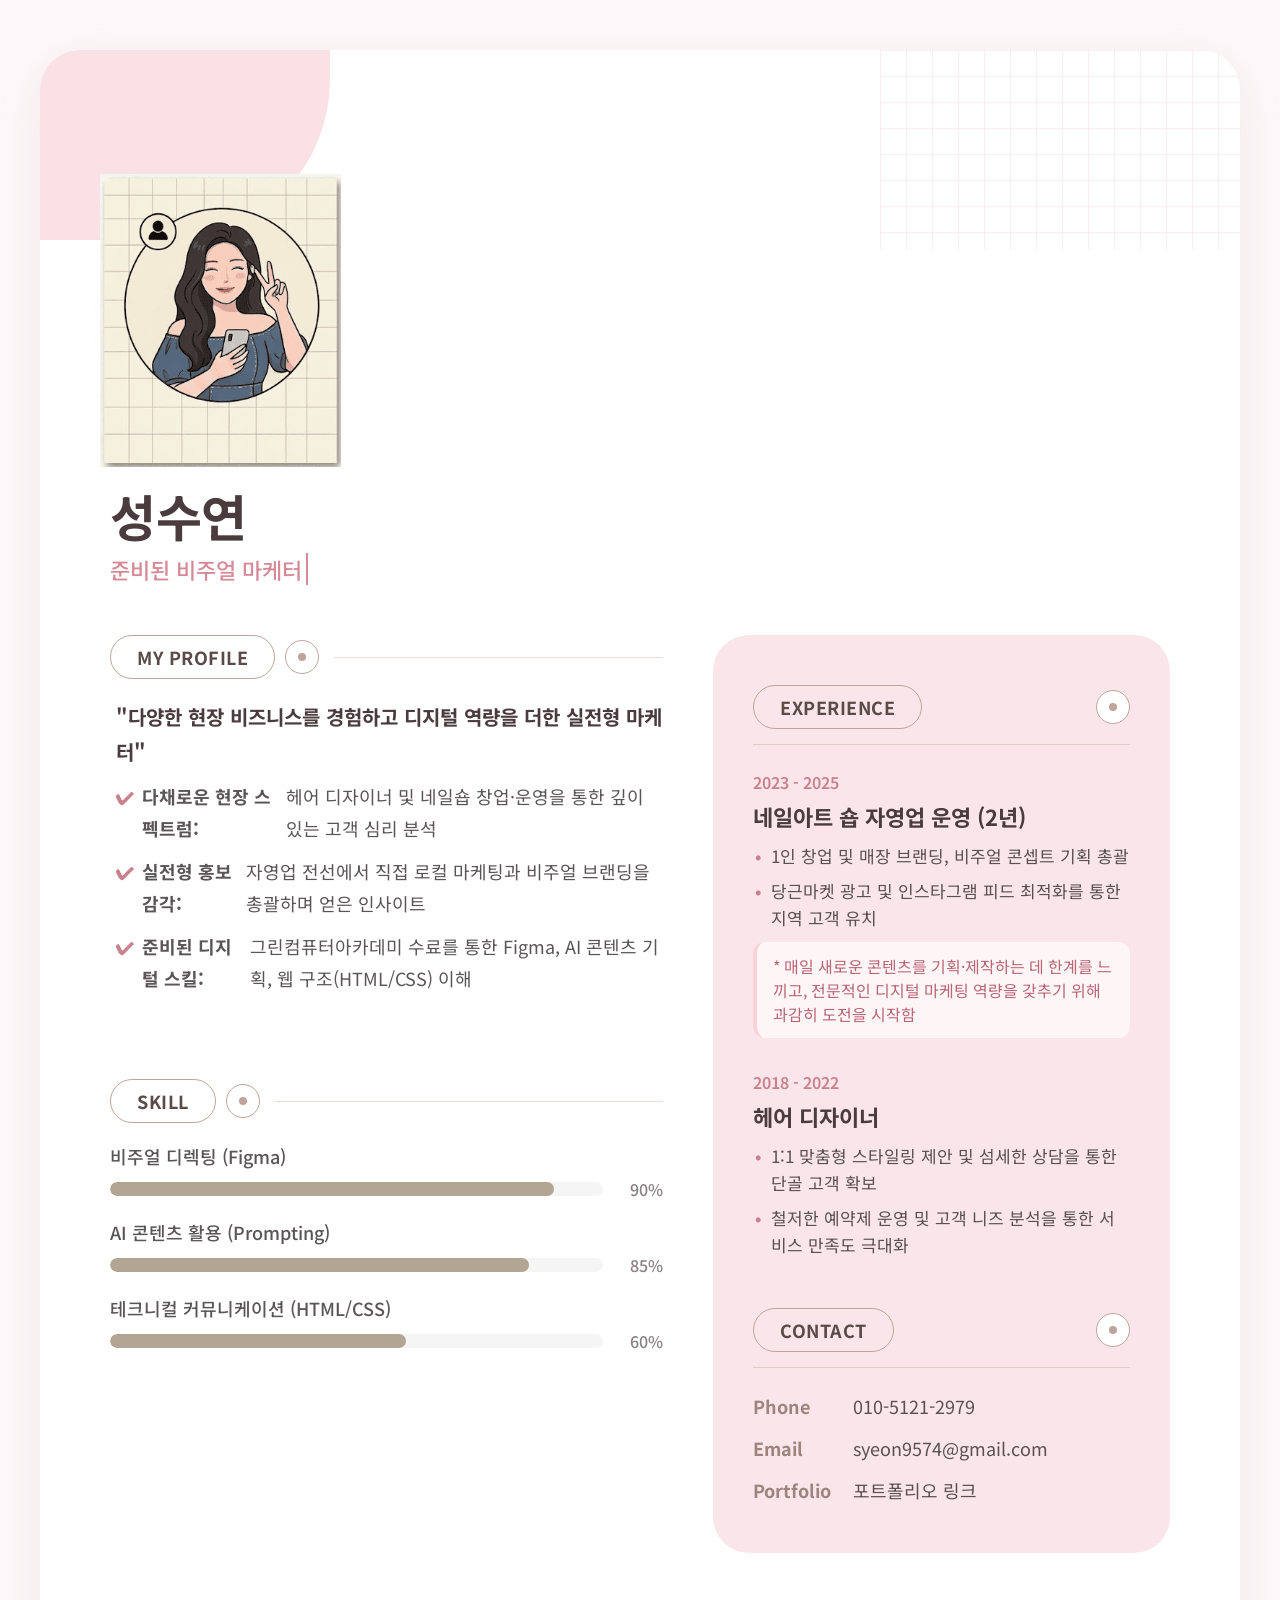
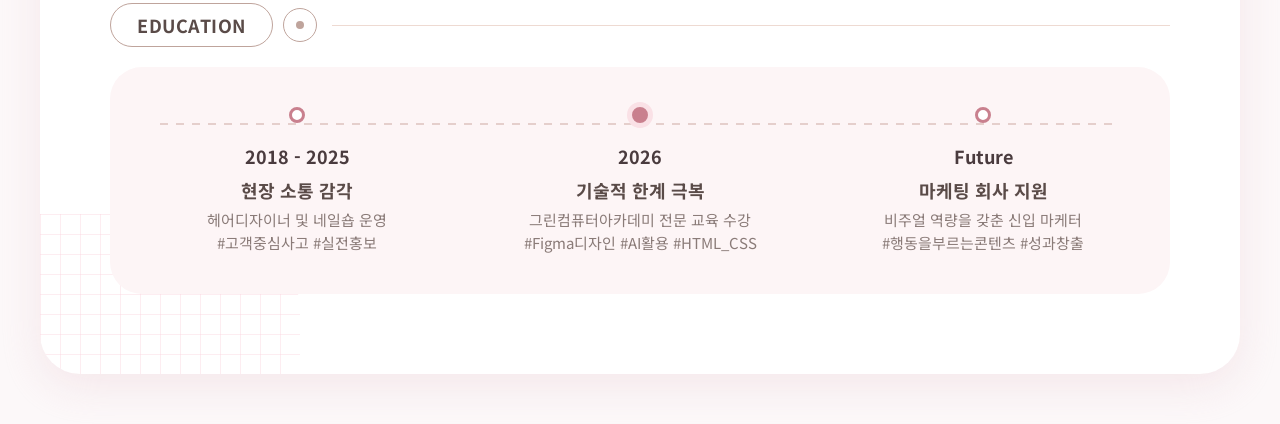
==== index.html @ 1fe67ff1 "Add files via upload" ====
<!DOCTYPE html>
<html lang="ko">

<head>
    <meta charset="UTF-8">
    <meta name="viewport" content="width=device-width, initial-scale=1.0">
    <title>인포그래픽 이력서</title>
    <link rel="preconnect" href="https://fonts.googleapis.com">
    <link rel="preconnect" href="https://fonts.gstatic.com" crossorigin>
    <link href="https://fonts.googleapis.com/css2?family=Noto+Sans+KR:wght@300;400;500;700&display=swap"
        rel="stylesheet">
    <link rel="stylesheet" href="style (2).css">
</head>

<body>

    <div class="resume-container">
        <div class="deco-top-left"></div>
        <div class="deco-grid"></div>
        <div class="deco-bottom-left"></div>

        <header class="resume-header">
            <div class="left-header">
                <div class="profile-image-container">
                    <img src="img/img.png" alt="프로필 사진">
                </div>
                <div class="name-title">
                    <h1>성수연</h1>
                    <p class="typing-effect">준비된 비주얼 마케터</p>
                </div>
            </div>
        </header>

        <main class="resume-body">

            <div class="left-column">

                <section>
                    <div class="section-label-container">
                        <div class="section-label">MY PROFILE</div>
                        <div class="section-icon-circle">
                            <div class="section-icon-inner"></div>
                        </div>
                    </div>
                    <div class="section-content">
                        <p style="margin-bottom: 12px; font-weight: 700; color: #4a3b3e; font-size: 20px;">
                            "다양한 현장 비즈니스를 경험하고 디지털 역량을 더한 실전형 마케터"
                        </p>
                        <p class="profile-point">
                            <span class="check-icon">✔</span> <strong>다채로운 현장 스펙트럼:</strong> 헤어 디자이너 및 네일숍 창업·운영을 통한 깊이
                            있는 고객 심리 분석
                        </p>
                        <p class="profile-point">
                            <span class="check-icon">✔</span> <strong>실전형 홍보 감각:</strong> 자영업 전선에서 직접 로컬 마케팅과 비주얼 브랜딩을
                            총괄하며 얻은 인사이트
                        </p>
                        <p class="profile-point" style="margin-bottom: 0;">
                            <span class="check-icon">✔</span> <strong>준비된 디지털 스킬:</strong> 그린컴퓨터아카데미 수료를 통한 Figma, AI
                            콘텐츠 기획, 웹 구조(HTML/CSS) 이해
                        </p>
                    </div>
                </section>

                <section>
                    <div class="section-label-container">
                        <div class="section-label">SKILL</div>
                        <div class="section-icon-circle">
                            <div class="section-icon-inner"></div>
                        </div>
                    </div>
                    <div class="skill-list">
                        <div class="skill-item">
                            <div class="skill-meta"><span class="skill-name">비주얼 디렉팅 (Figma)</span></div>
                            <div class="skill-bar-wrapper">
                                <div class="skill-progress-bg">
                                    <div class="skill-progress-fill fill-figma"></div>
                                </div>
                                <span class="skill-percent">90%</span>
                            </div>
                        </div>
                        <div class="skill-item">
                            <div class="skill-meta"><span class="skill-name">AI 콘텐츠 활용 (Prompting)</span></div>
                            <div class="skill-bar-wrapper">
                                <div class="skill-progress-bg">
                                    <div class="skill-progress-fill fill-prompt"></div>
                                </div>
                                <span class="skill-percent">85%</span>
                            </div>
                        </div>
                        <div class="skill-item">
                            <div class="skill-meta"><span class="skill-name">테크니컬 커뮤니케이션 (HTML/CSS)</span></div>
                            <div class="skill-bar-wrapper">
                                <div class="skill-progress-bg">
                                    <div class="skill-progress-fill fill-web"></div>
                                </div>
                                <span class="skill-percent">60%</span>
                            </div>
                        </div>
                    </div>
                </section>

            </div>

            <div class="right-column">

                <div class="right-column-section">
                    <div class="right-label-container">
                        <div class="section-label">EXPERIENCE</div>
                        <div class="section-icon-circle">
                            <div class="section-icon-inner"></div>
                        </div>
                    </div>
                    <div class="exp-list">
                        <div class="exp-item">
                            <span class="exp-period">2023 - 2025</span>
                            <h3 class="exp-title">네일아트 숍 자영업 운영 (2년)</h3>
                            <ul class="exp-details">
                                <li>1인 창업 및 매장 브랜딩, 비주얼 콘셉트 기획 총괄</li>
                                <li>당근마켓 광고 및 인스타그램 피드 최적화를 통한 지역 고객 유치</li>
                            </ul>
                            <p class="exp-turning-point">* 매일 새로운 콘텐츠를 기획·제작하는 데 한계를 느끼고, 전문적인 디지털 마케팅 역량을 갖추기 위해 과감히
                                도전을 시작함</p>
                        </div>

                        <div class="exp-item">
                            <span class="exp-period">2018 - 2022</span>
                            <h3 class="exp-title">헤어 디자이너</h3>
                            <ul class="exp-details">
                                <li>1:1 맞춤형 스타일링 제안 및 섬세한 상담을 통한 단골 고객 확보</li>
                                <li>철저한 예약제 운영 및 고객 니즈 분석을 통한 서비스 만족도 극대화</li>
                            </ul>
                        </div>
                    </div>
                </div>

                <div class="right-column-section">
                    <div class="right-label-container">
                        <div class="section-label">CONTACT</div>
                        <div class="section-icon-circle">
                            <div class="section-icon-inner"></div>
                        </div>
                    </div>
                    <div class="contact-list">
                        <div class="contact-row">
                            <span class="contact-type">Phone</span>
                            <span>010-5121-2979</span>
                        </div>
                        <div class="contact-row">
                            <span class="contact-type">Email</span>
                            <span>syeon9574@gmail.com</span>
                        </div>
                        <div class="contact-row">
                            <span class="contact-type">Portfolio</span>
                            <span>포트폴리오 링크</span>
                        </div>
                    </div>
                </div>

            </div>

        </main>

        <footer class="resume-footer">
            <div class="section-label-container">
                <div class="section-label">EDUCATION</div>
                <div class="section-icon-circle">
                    <div class="section-icon-inner"></div>
                </div>
            </div>

            <div class="timeline-box">
                <div class="timeline-axis"></div>
                <div class="timeline-nodes">
                    <div class="timeline-node">
                        <div class="timeline-dot"></div>
                        <span class="timeline-year">2018 - 2025</span>
                        <div class="timeline-text">
                            <h4>현장 소통 감각</h4>
                            <p>헤어디자이너 및 네일숍 운영<br>#고객중심사고 #실전홍보</p>
                        </div>
                    </div>
                    <div class="timeline-node active">
                        <div class="timeline-dot"></div>
                        <span class="timeline-year">2026</span>
                        <div class="timeline-text">
                            <h4>기술적 한계 극복</h4>
                            <p>그린컴퓨터아카데미 전문 교육 수강<br>#Figma디자인 #AI활용 #HTML_CSS</p>
                        </div>
                    </div>
                    <div class="timeline-node">
                        <div class="timeline-dot"></div>
                        <span class="timeline-year">Future</span>
                        <div class="timeline-text">
                            <h4>마케팅 회사 지원</h4>
                            <p>비주얼 역량을 갖춘 신입 마케터<br>#행동을부르는콘텐츠 #성과창출</p>
                        </div>
                    </div>
                </div>
            </div>
        </footer>
    </div>

</body>

</html>
---- style (2).css ----
* {
    box-sizing: border-box;
    margin: 0;
    padding: 0;
}

body {
    background-color: #fcf8f9;
    font-family: 'Noto Sans KR', sans-serif;
    color: #4a4a4a;
    display: flex;
    justify-content: center;
    padding: 50px 20px;
}

/* 이력서 전체 도화지 컨테이너 */
.resume-container {
    background-color: #ffffff;
    width: 1200px;
    min-height: 1600px;
    padding: 80px 70px;
    border-radius: 40px;
    box-shadow: 0 12px 40px rgba(240, 220, 225, 0.6);
    display: flex;
    flex-direction: column;
    position: relative;
    overflow: hidden;
}

/* 파스텔 핑크 데코레이션 요소 그래픽 구현 */
.deco-top-left {
    position: absolute;
    top: -50px;
    left: -50px;
    width: 340px;
    height: 240px;
    background-color: #fae1e6;
    border-radius: 0 0 160px 0;
    z-index: 1;
}

.deco-grid {
    position: absolute;
    top: 0;
    right: 0;
    width: 360px;
    height: 200px;
    background-image:
        linear-gradient(to right, rgba(250, 210, 220, 0.4) 1px, transparent 1px),
        linear-gradient(to bottom, rgba(250, 210, 220, 0.4) 1px, transparent 1px);
    background-size: 26px 26px;
    z-index: 1;
}

.deco-bottom-left {
    position: absolute;
    bottom: 0;
    left: 0;
    width: 260px;
    height: 160px;
    background-image:
        linear-gradient(to right, rgba(250, 210, 220, 0.4) 1px, transparent 1px),
        linear-gradient(to bottom, rgba(250, 210, 220, 0.4) 1px, transparent 1px);
    background-size: 20px 20px;
    border-radius: 0 100px 0 0;
    z-index: 1;
}

/* 메인 상단 레이아웃 */
.resume-header {
    display: flex;
    margin-bottom: 50px;
    position: relative;
    z-index: 2;
}

.left-header {
    width: 55%;
    display: flex;
    flex-direction: column;
    justify-content: flex-end;
    padding-top: 80px;
}

.profile-image-container {
    width: 220px;
    height: 220px;
    border-radius: 50%;
    border: 8px solid #fcd2d9;
    background-color: #fff5f6;
    display: flex;
    justify-content: center;
    align-items: center;
    margin-bottom: 55px;
    box-shadow: 0 6px 15px rgba(250, 210, 220, 0.5);
    font-size: 17px;
    color: #cb8592;
    font-weight: 500;
}

.name-title h1 {
    font-size: 50px;
    color: #4a3b3e;
    font-weight: 700;
    letter-spacing: -0.5px;
    line-height: 1.2;
}

.name-title p {
    font-size: 22px;
    color: #d68a99;
    font-weight: 500;
    margin-top: 8px;
}

/* 메인 콘텐츠 구조 */
.resume-body {
    display: flex;
    flex: 1;
    gap: 50px;
    position: relative;
    z-index: 2;
}

/* 좌측 컬럼 */
.left-column {
    width: 55%;
    display: flex;
    flex-direction: column;
    gap: 85px;
}

/* 템플릿의 둥근 테두리 제목 라벨 완벽 모사 */
.section-label-container {
    display: flex;
    align-items: center;
    margin-bottom: 20px;
    position: relative;
}

.section-label-container::after {
    content: '';
    flex: 1;
    height: 1px;
    background-color: #eedad2;
    margin-left: 15px;
}

.section-label {
    border: 1.5px solid #bfa49c;
    border-radius: 24px;
    padding: 8px 26px;
    font-size: 18px;
    font-weight: 700;
    color: #5a4b48;
    letter-spacing: 0.5px;
    background-color: #ffffff;
    display: inline-block;
}

.section-icon-circle {
    width: 34px;
    height: 34px;
    border: 1.5px solid #bfa49c;
    border-radius: 50%;
    display: flex;
    justify-content: center;
    align-items: center;
    margin-left: 10px;
    background-color: #ffffff;
}

.section-icon-inner {
    width: 8px;
    height: 8px;
    background-color: #bfa49c;
    border-radius: 50%;
}

/* 섹션 본문 텍스트 */
.section-content {
    padding-left: 6px;
}

.section-content p {
    font-size: 18px;
    line-height: 1.75;
    color: #5a5556;
}

/* SKILL 게이지 바 조절 슬롯 */
.skill-list {
    display: flex;
    flex-direction: column;
    gap: 18px;
}

.skill-item {
    display: flex;
    flex-direction: column;
    gap: 8px;
}

.skill-meta {
    display: flex;
    justify-content: space-between;
    align-items: center;
}

.skill-name {
    font-size: 18px;
    font-weight: 500;
    color: #5a5556;
}

.skill-bar-wrapper {
    display: flex;
    align-items: center;
    gap: 20px;
}

.skill-progress-bg {
    flex: 1;
    height: 14px;
    background-color: #f5f5f5;
    border-radius: 10px;
    overflow: hidden;
}

.skill-progress-fill {
    height: 100%;
    background-color: #b3a594;
    border-radius: 10px;
}

.skill-percent {
    font-size: 16px;
    font-weight: 500;
    color: #8a8082;
    width: 40px;
    text-align: right;
}

/* 우측 컬럼 (파스텔 핑크 카드 배경 통 슬롯) */
.right-column {
    width: 45%;
    background-color: #fae6ea;
    border-radius: 36px;
    padding: 50px 40px;
    display: flex;
    flex-direction: column;
    gap: 50px;
    align-self: flex-start;
    transition: all 0.4s cubic-bezier(0.25, 0.46, 0.45, 0.94);
}

/* 카드 내부 라벨 바 가로 라인 */
.right-label-container {
    display: flex;
    align-items: center;
    justify-content: space-between;
    margin-bottom: 25px;
    border-bottom: 1.5px solid rgba(191, 164, 156, 0.4);
    padding-bottom: 15px;
}

.right-label-container .section-label {
    border-color: #bfa49c;
    background-color: #fae6ea;
}

.right-column-section {
    display: flex;
    flex-direction: column;
}

/* 경력 사항 리스트 */
.exp-list {
    display: flex;
    flex-direction: column;
    gap: 32px;
}

.exp-item {
    display: flex;
    flex-direction: column;
}

.exp-period {
    font-size: 16px;
    font-weight: 600;
    color: #c9808e;
    margin-bottom: 6px;
}

.exp-title {
    font-size: 22px;
    font-weight: 700;
    color: #4a3b3e;
    margin-bottom: 10px;
}

.exp-details {
    list-style: none;
    display: flex;
    flex-direction: column;
    gap: 8px;
}

.exp-details li {
    font-size: 17px;
    line-height: 1.6;
    color: #5a5052;
    position: relative;
    padding-left: 18px;
}

.exp-details li::before {
    content: '•';
    position: absolute;
    left: 2px;
    color: #c9808e;
    font-weight: bold;
}

/* 터닝 포인트 말풍선 */
.exp-turning-point {
    margin-top: 10px;
    font-size: 16px;
    line-height: 1.5;
    color: #ba6676;
    background-color: rgba(255, 255, 255, 0.6);
    padding: 12px 16px;
    border-radius: 12px;
    border-left: 4px solid #fcd2d9;
}

/* 연락처 레이아웃 */
.contact-list {
    display: flex;
    flex-direction: column;
    gap: 16px;
}

.contact-row {
    display: flex;
    align-items: center;
    gap: 20px;
    font-size: 18px;
    color: #5a5052;
}

.contact-type {
    font-weight: 700;
    color: #9d847e;
    width: 80px;
}

/* 하단 EDUCATION 점선 타임라인 박스 */
.resume-footer {
    margin-top: 50px;
    position: relative;
    z-index: 2;
}

.timeline-box {
    background-color: #fdf5f6;
    border-radius: 32px;
    padding: 40px;
    margin-top: 20px;
    position: relative;
}

.timeline-axis {
    position: absolute;
    top: 56px;
    left: 50px;
    right: 50px;
    height: 1.5px;
    background: repeating-linear-gradient(90deg, #e5cfcc 0px, #e5cfcc 8px, transparent 8px, transparent 16px);
}

.timeline-nodes {
    display: flex;
    justify-content: space-between;
    position: relative;
    z-index: 2;
}

.timeline-node {
    width: 30%;
    text-align: center;
    display: flex;
    flex-direction: column;
    align-items: center;
    cursor: pointer;
    transition: all 0.3s ease;
}

.timeline-dot {
    width: 16px;
    height: 16px;
    background-color: #ffffff;
    border: 3px solid #c9808e;
    border-radius: 50%;
    margin-bottom: 20px;
}

.timeline-node.active .timeline-dot {
    background-color: #c9808e;
    box-shadow: 0 0 0 5px #fae1e6;
}

.timeline-year {
    font-size: 18px;
    font-weight: 700;
    color: #4a3b3e;
    margin-bottom: 8px;
}

.timeline-text h4 {
    font-size: 18px;
    color: #5a4b48;
    font-weight: 700;
    margin-bottom: 6px;
}

.timeline-text p {
    font-size: 15px;
    color: #8a7b78;
    line-height: 1.5;
}

/* --- MY PROFILE 포인트 형태 스타일 추가 --- */
.profile-point {
    font-size: 18px;
    line-height: 1.7;
    color: #5a5556;
    margin-bottom: 12px;
    display: flex;
    align-items: flex-start;
    gap: 8px;
}

.check-icon {
    color: #c9808e;
    font-weight: bold;
    flex-shrink: 0;
}

/* ===================================================
   여기서부터는 style.css 맨 아래에 통째로 붙여넣어 주세요
   =================================================== */

/* [인터랙션 1] 타이핑 및 커서 깜빡임 효과 */
.typing-effect {
    white-space: nowrap;
    overflow: hidden;
    border-right: 2px solid #d68a99;
    width: 0;
    animation: typing 2s steps(13) forwards, blink 0.6s step-end infinite;
}

@keyframes typing {
    from {
        width: 0;
    }

    to {
        width: 198px;
    }

    /* 글자 전체가 보이는 가로폭 */
}

@keyframes blink {

    from,
    to {
        border-color: transparent
    }

    50% {
        border-color: #d68a99;
    }
}

/* [인터랙션 2] 스킬바 차오르는 애니메이션 (초기 0에서 타깃 수치까지) */
.skill-progress-fill {
    width: 0;
}

.fill-figma {
    animation: fillFigma 1.5s cubic-bezier(0.1, 0.8, 0.2, 1) forwards;
}

.fill-prompt {
    animation: fillPrompt 1.5s cubic-bezier(0.1, 0.8, 0.2, 1) forwards;
}

.fill-web {
    animation: fillWeb 1.5s cubic-bezier(0.1, 0.8, 0.2, 1) forwards;
}

@keyframes fillFigma {
    to {
        width: 90%;
    }
}

@keyframes fillPrompt {
    to {
        width: 85%;
    }
}

@keyframes fillWeb {
    to {
        width: 60%;
    }
}

/* [인터랙션 3] 우측 큰 카드 마우스 오버 시 공중 부양 */
.right-column:hover {
    transform: translateY(-5px);
    box-shadow: 0 15px 30px rgba(240, 200, 210, 0.8);
}

/* [인터랙션 4] 개별 경력 및 연락처 마우스 오버 시 미세 반응 */
.exp-item {
    transition: transform 0.3s ease;
}

.exp-item:hover {
    transform: translateX(3px);
}

.contact-row {
    transition: transform 0.3s ease;
}

.contact-row:hover {
    transform: translateX(5px);
}

/* [인터랙션 5] 하단 타임라인 동그라미 팽창 효과 */
.timeline-dot {
    transition: all 0.3s ease;
}

.timeline-node:hover {
    transform: translateY(-3px);
}

.timeline-node:hover .timeline-dot {
    background-color: #ba6676;
    border-color: #ba6676;
    box-shadow: 0 0 0 6px rgba(250, 225, 230, 0.8);
}
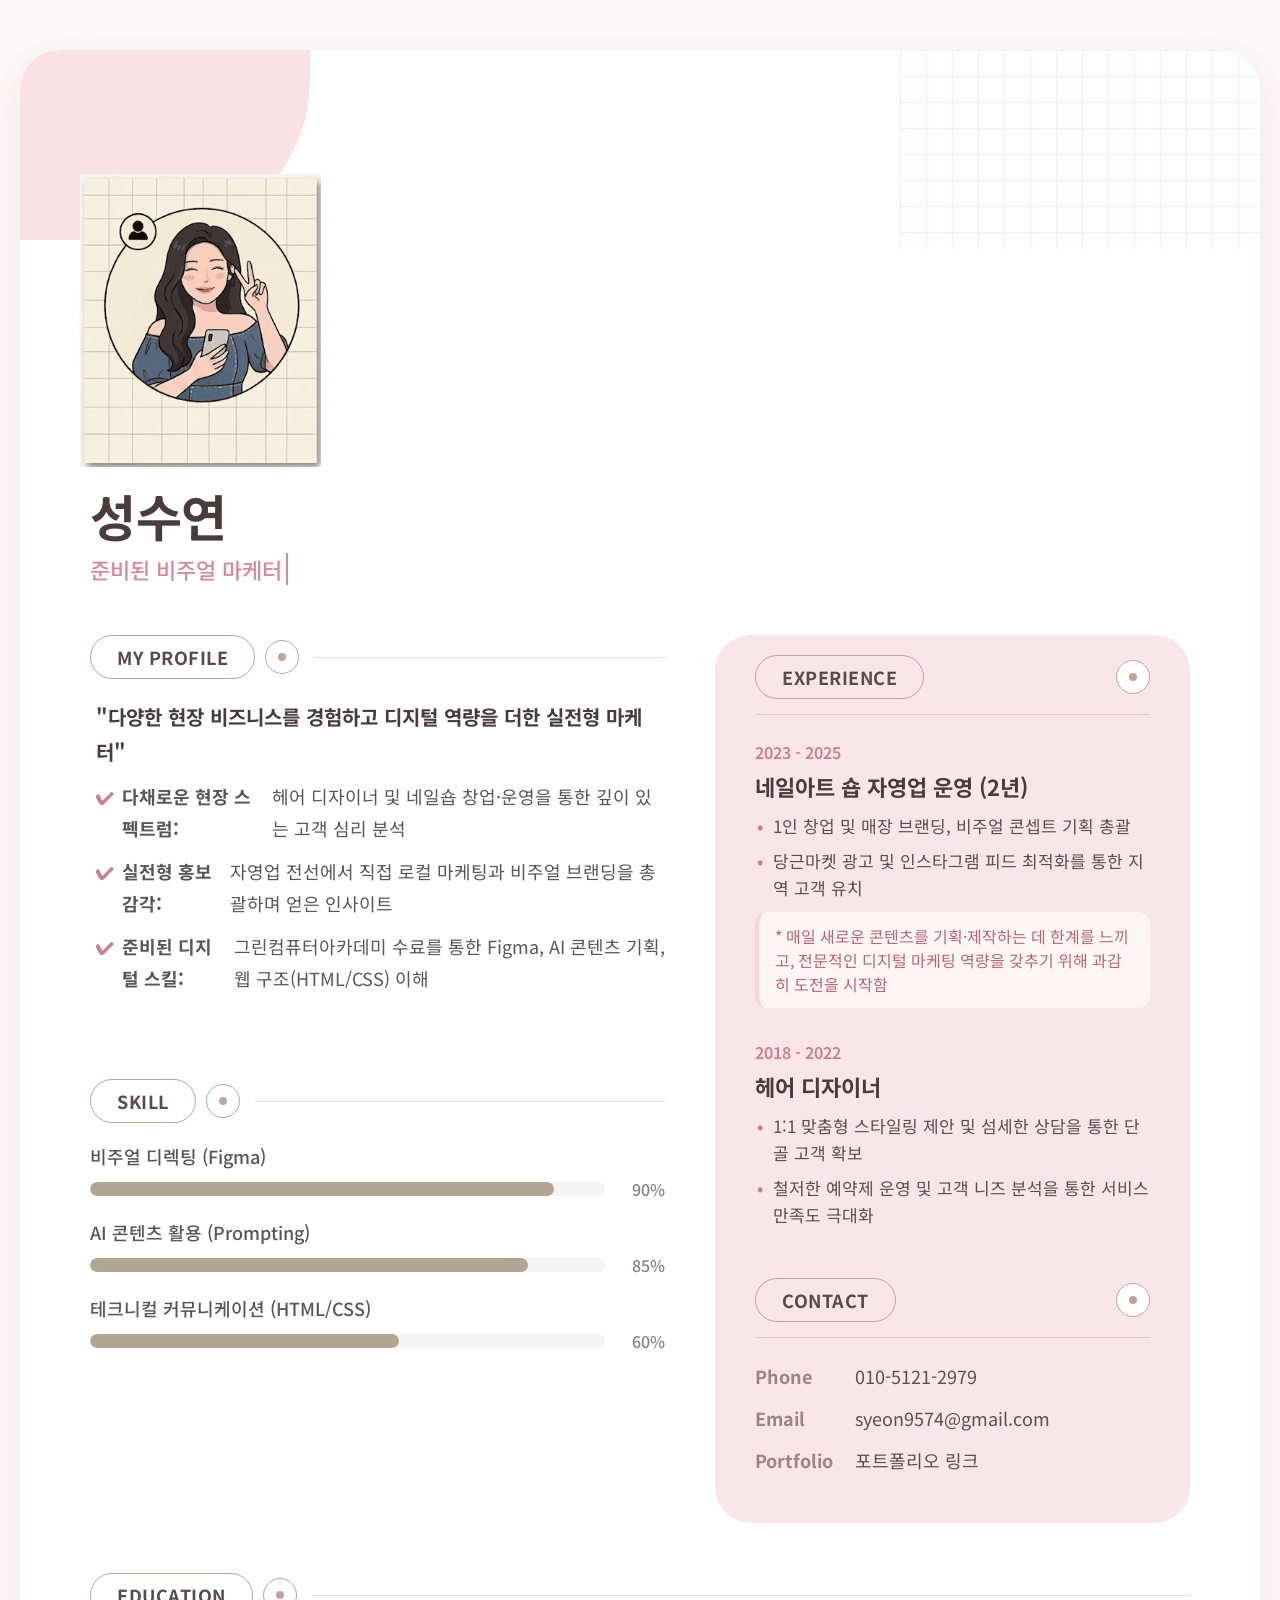
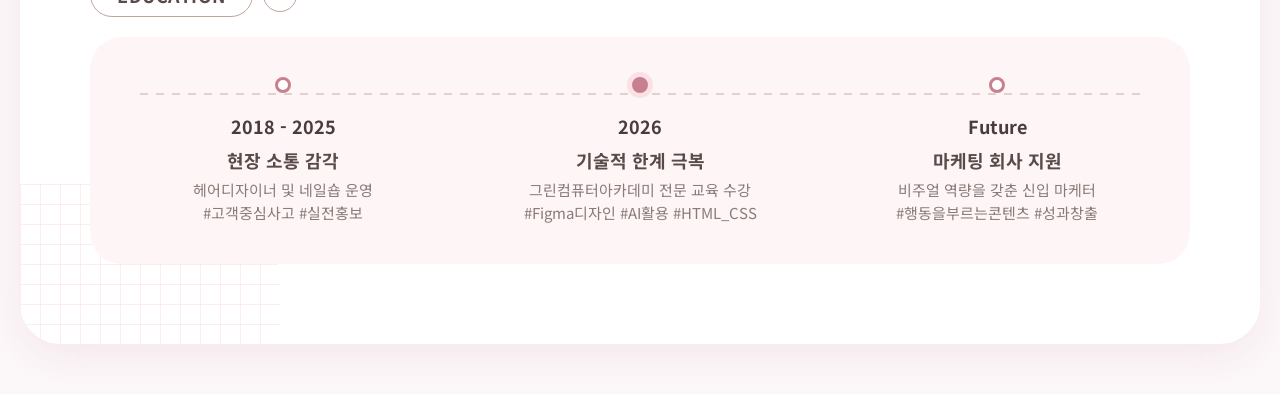
==== commit ea213083: "Add files via upload" ====
--- a/index.html
+++ b/index.html
@@ -9,7 +9,7 @@
     <link rel="preconnect" href="https://fonts.gstatic.com" crossorigin>
     <link href="https://fonts.googleapis.com/css2?family=Noto+Sans+KR:wght@300;400;500;700&display=swap"
         rel="stylesheet">
-    <link rel="stylesheet" href="style (2).css">
+    <link rel="stylesheet" href="style.css">
 </head>
 
 <body>
--- a/style.css
+++ b/style.css
@@ -0,0 +1,559 @@
+* {
+    box-sizing: border-box;
+    margin: 0;
+    padding: 0;
+}
+
+body {
+    background-color: #fcf8f9;
+    font-family: 'Noto Sans KR', sans-serif;
+    color: #4a4a4a;
+    display: flex;
+    justify-content: center;
+    padding: 50px 20px;
+}
+
+/* 이력서 전체 도화지 컨테이너 */
+.resume-container {
+    background-color: #ffffff;
+    width: 1400px;
+    min-height: 1600px;
+    padding: 80px 70px;
+    border-radius: 40px;
+    box-shadow: 0 12px 40px rgba(240, 220, 225, 0.6);
+    display: flex;
+    flex-direction: column;
+    position: relative;
+    overflow: hidden;
+}
+
+/* 파스텔 핑크 데코레이션 요소 그래픽 구현 */
+.deco-top-left {
+    position: absolute;
+    top: -50px;
+    left: -50px;
+    width: 340px;
+    height: 240px;
+    background-color: #fae1e6;
+    border-radius: 0 0 160px 0;
+    z-index: 1;
+}
+
+.deco-grid {
+    position: absolute;
+    top: 0;
+    right: 0;
+    width: 360px;
+    height: 200px;
+    background-image:
+        linear-gradient(to right, rgba(250, 210, 220, 0.4) 1px, transparent 1px),
+        linear-gradient(to bottom, rgba(250, 210, 220, 0.4) 1px, transparent 1px);
+    background-size: 26px 26px;
+    z-index: 1;
+}
+
+.deco-bottom-left {
+    position: absolute;
+    bottom: 0;
+    left: 0;
+    width: 260px;
+    height: 160px;
+    background-image:
+        linear-gradient(to right, rgba(250, 210, 220, 0.4) 1px, transparent 1px),
+        linear-gradient(to bottom, rgba(250, 210, 220, 0.4) 1px, transparent 1px);
+    background-size: 20px 20px;
+    border-radius: 0 100px 0 0;
+    z-index: 1;
+}
+
+/* 메인 상단 레이아웃 */
+.resume-header {
+    display: flex;
+    margin-bottom: 50px;
+    position: relative;
+    z-index: 2;
+}
+
+.left-header {
+    width: 55%;
+    display: flex;
+    flex-direction: column;
+    justify-content: flex-end;
+    padding-top: 80px;
+}
+
+.profile-image-container {
+    width: 220px;
+    height: 220px;
+    border-radius: 50%;
+    border: 8px solid #fcd2d9;
+    background-color: #fff5f6;
+    display: flex;
+    justify-content: center;
+    align-items: center;
+    margin-bottom: 55px;
+    box-shadow: 0 6px 15px rgba(250, 210, 220, 0.5);
+    font-size: 17px;
+    color: #cb8592;
+    font-weight: 500;
+}
+
+.name-title h1 {
+    font-size: 50px;
+    color: #4a3b3e;
+    font-weight: 700;
+    letter-spacing: -0.5px;
+    line-height: 1.2;
+}
+
+.name-title p {
+    font-size: 22px;
+    color: #d68a99;
+    font-weight: 500;
+    margin-top: 8px;
+}
+
+/* 메인 콘텐츠 구조 */
+.resume-body {
+    display: flex;
+    flex: 1;
+    gap: 50px;
+    position: relative;
+    z-index: 2;
+}
+
+/* 좌측 컬럼 */
+.left-column {
+    width: 55%;
+    display: flex;
+    flex-direction: column;
+    gap: 85px;
+}
+
+/* 템플릿의 둥근 테두리 제목 라벨 완벽 모사 */
+.section-label-container {
+    display: flex;
+    align-items: center;
+    margin-bottom: 20px;
+    position: relative;
+}
+
+.section-label-container::after {
+    content: '';
+    flex: 1;
+    height: 1px;
+    background-color: #eedad2;
+    margin-left: 15px;
+}
+
+.section-label {
+    border: 1.5px solid #bfa49c;
+    border-radius: 24px;
+    padding: 8px 26px;
+    font-size: 18px;
+    font-weight: 700;
+    color: #5a4b48;
+    letter-spacing: 0.5px;
+    background-color: #ffffff;
+    display: inline-block;
+}
+
+.section-icon-circle {
+    width: 34px;
+    height: 34px;
+    border: 1.5px solid #bfa49c;
+    border-radius: 50%;
+    display: flex;
+    justify-content: center;
+    align-items: center;
+    margin-left: 10px;
+    background-color: #ffffff;
+}
+
+.section-icon-inner {
+    width: 8px;
+    height: 8px;
+    background-color: #bfa49c;
+    border-radius: 50%;
+}
+
+/* 섹션 본문 텍스트 */
+.section-content {
+    padding-left: 6px;
+}
+
+.section-content p {
+    font-size: 18px;
+    line-height: 1.75;
+    color: #5a5556;
+}
+
+/* SKILL 게이지 바 조절 슬롯 */
+.skill-list {
+    display: flex;
+    flex-direction: column;
+    gap: 18px;
+}
+
+.skill-item {
+    display: flex;
+    flex-direction: column;
+    gap: 8px;
+}
+
+.skill-meta {
+    display: flex;
+    justify-content: space-between;
+    align-items: center;
+}
+
+.skill-name {
+    font-size: 18px;
+    font-weight: 500;
+    color: #5a5556;
+}
+
+.skill-bar-wrapper {
+    display: flex;
+    align-items: center;
+    gap: 20px;
+}
+
+.skill-progress-bg {
+    flex: 1;
+    height: 14px;
+    background-color: #f5f5f5;
+    border-radius: 10px;
+    overflow: hidden;
+}
+
+.skill-progress-fill {
+    height: 100%;
+    background-color: #b3a594;
+    border-radius: 10px;
+}
+
+.skill-percent {
+    font-size: 16px;
+    font-weight: 500;
+    color: #8a8082;
+    width: 40px;
+    text-align: right;
+}
+
+/* 우측 컬럼 (파스텔 핑크 카드 배경 통 슬롯) */
+.right-column {
+    width: 45%;
+    background-color: #fae6ea;
+    border-radius: 36px;
+    padding: 20px 40px 50px;
+    display: flex;
+    flex-direction: column;
+    gap: 50px;
+    align-self: flex-start;
+    transition: all 0.4s cubic-bezier(0.25, 0.46, 0.45, 0.94);
+}
+
+/* 카드 내부 라벨 바 가로 라인 */
+.right-label-container {
+    display: flex;
+    align-items: center;
+    justify-content: space-between;
+    margin-bottom: 25px;
+    border-bottom: 1.5px solid rgba(191, 164, 156, 0.4);
+    padding-bottom: 15px;
+}
+
+.right-label-container .section-label {
+    border-color: #bfa49c;
+    background-color: #fae6ea;
+}
+
+.right-column-section {
+    display: flex;
+    flex-direction: column;
+}
+
+/* 경력 사항 리스트 */
+.exp-list {
+    display: flex;
+    flex-direction: column;
+    gap: 32px;
+}
+
+.exp-item {
+    display: flex;
+    flex-direction: column;
+}
+
+.exp-period {
+    font-size: 16px;
+    font-weight: 600;
+    color: #c9808e;
+    margin-bottom: 6px;
+}
+
+.exp-title {
+    font-size: 22px;
+    font-weight: 700;
+    color: #4a3b3e;
+    margin-bottom: 10px;
+}
+
+.exp-details {
+    list-style: none;
+    display: flex;
+    flex-direction: column;
+    gap: 8px;
+}
+
+.exp-details li {
+    font-size: 17px;
+    line-height: 1.6;
+    color: #5a5052;
+    position: relative;
+    padding-left: 18px;
+}
+
+.exp-details li::before {
+    content: '•';
+    position: absolute;
+    left: 2px;
+    color: #c9808e;
+    font-weight: bold;
+}
+
+/* 터닝 포인트 말풍선 */
+.exp-turning-point {
+    margin-top: 10px;
+    font-size: 16px;
+    line-height: 1.5;
+    color: #ba6676;
+    background-color: rgba(255, 255, 255, 0.6);
+    padding: 12px 16px;
+    border-radius: 12px;
+    border-left: 4px solid #fcd2d9;
+}
+
+/* 연락처 레이아웃 */
+.contact-list {
+    display: flex;
+    flex-direction: column;
+    gap: 16px;
+}
+
+.contact-row {
+    display: flex;
+    align-items: center;
+    gap: 20px;
+    font-size: 18px;
+    color: #5a5052;
+}
+
+.contact-type {
+    font-weight: 700;
+    color: #9d847e;
+    width: 80px;
+}
+
+/* 하단 EDUCATION 점선 타임라인 박스 */
+.resume-footer {
+    margin-top: 50px;
+    position: relative;
+    z-index: 2;
+}
+
+.timeline-box {
+    background-color: #fdf5f6;
+    border-radius: 32px;
+    padding: 40px;
+    margin-top: 20px;
+    position: relative;
+}
+
+.timeline-axis {
+    position: absolute;
+    top: 56px;
+    left: 50px;
+    right: 50px;
+    height: 1.5px;
+    background: repeating-linear-gradient(90deg, #e5cfcc 0px, #e5cfcc 8px, transparent 8px, transparent 16px);
+}
+
+.timeline-nodes {
+    display: flex;
+    justify-content: space-between;
+    position: relative;
+    z-index: 2;
+}
+
+.timeline-node {
+    width: 30%;
+    text-align: center;
+    display: flex;
+    flex-direction: column;
+    align-items: center;
+    cursor: pointer;
+    transition: all 0.3s ease;
+}
+
+.timeline-dot {
+    width: 16px;
+    height: 16px;
+    background-color: #ffffff;
+    border: 3px solid #c9808e;
+    border-radius: 50%;
+    margin-bottom: 20px;
+}
+
+.timeline-node.active .timeline-dot {
+    background-color: #c9808e;
+    box-shadow: 0 0 0 5px #fae1e6;
+}
+
+.timeline-year {
+    font-size: 18px;
+    font-weight: 700;
+    color: #4a3b3e;
+    margin-bottom: 8px;
+}
+
+.timeline-text h4 {
+    font-size: 18px;
+    color: #5a4b48;
+    font-weight: 700;
+    margin-bottom: 6px;
+}
+
+.timeline-text p {
+    font-size: 15px;
+    color: #8a7b78;
+    line-height: 1.5;
+}
+
+/* --- MY PROFILE 포인트 형태 스타일 추가 --- */
+.profile-point {
+    font-size: 18px;
+    line-height: 1.7;
+    color: #5a5556;
+    margin-bottom: 12px;
+    display: flex;
+    align-items: flex-start;
+    gap: 8px;
+}
+
+.check-icon {
+    color: #c9808e;
+    font-weight: bold;
+    flex-shrink: 0;
+}
+
+/* ===================================================
+   여기서부터는 style.css 맨 아래에 통째로 붙여넣어 주세요
+   =================================================== */
+
+/* [인터랙션 1] 타이핑 및 커서 깜빡임 효과 */
+.typing-effect {
+    white-space: nowrap;
+    overflow: hidden;
+    border-right: 2px solid #d68a99;
+    width: 0;
+    animation: typing 2s steps(13) forwards, blink 0.6s step-end infinite;
+}
+
+@keyframes typing {
+    from {
+        width: 0;
+    }
+
+    to {
+        width: 198px;
+    }
+
+    /* 글자 전체가 보이는 가로폭 */
+}
+
+@keyframes blink {
+
+    from,
+    to {
+        border-color: transparent
+    }
+
+    50% {
+        border-color: #d68a99;
+    }
+}
+
+/* [인터랙션 2] 스킬바 차오르는 애니메이션 (초기 0에서 타깃 수치까지) */
+.skill-progress-fill {
+    width: 0;
+}
+
+.fill-figma {
+    animation: fillFigma 1.5s cubic-bezier(0.1, 0.8, 0.2, 1) forwards;
+}
+
+.fill-prompt {
+    animation: fillPrompt 1.5s cubic-bezier(0.1, 0.8, 0.2, 1) forwards;
+}
+
+.fill-web {
+    animation: fillWeb 1.5s cubic-bezier(0.1, 0.8, 0.2, 1) forwards;
+}
+
+@keyframes fillFigma {
+    to {
+        width: 90%;
+    }
+}
+
+@keyframes fillPrompt {
+    to {
+        width: 85%;
+    }
+}
+
+@keyframes fillWeb {
+    to {
+        width: 60%;
+    }
+}
+
+/* [인터랙션 3] 우측 큰 카드 마우스 오버 시 공중 부양 */
+.right-column:hover {
+    transform: translateY(-5px);
+    box-shadow: 0 15px 30px rgba(240, 200, 210, 0.8);
+}
+
+/* [인터랙션 4] 개별 경력 및 연락처 마우스 오버 시 미세 반응 */
+.exp-item {
+    transition: transform 0.3s ease;
+}
+
+.exp-item:hover {
+    transform: translateX(3px);
+}
+
+.contact-row {
+    transition: transform 0.3s ease;
+}
+
+.contact-row:hover {
+    transform: translateX(5px);
+}
+
+/* [인터랙션 5] 하단 타임라인 동그라미 팽창 효과 */
+.timeline-dot {
+    transition: all 0.3s ease;
+}
+
+.timeline-node:hover {
+    transform: translateY(-3px);
+}
+
+.timeline-node:hover .timeline-dot {
+    background-color: #ba6676;
+    border-color: #ba6676;
+    box-shadow: 0 0 0 6px rgba(250, 225, 230, 0.8);
+}
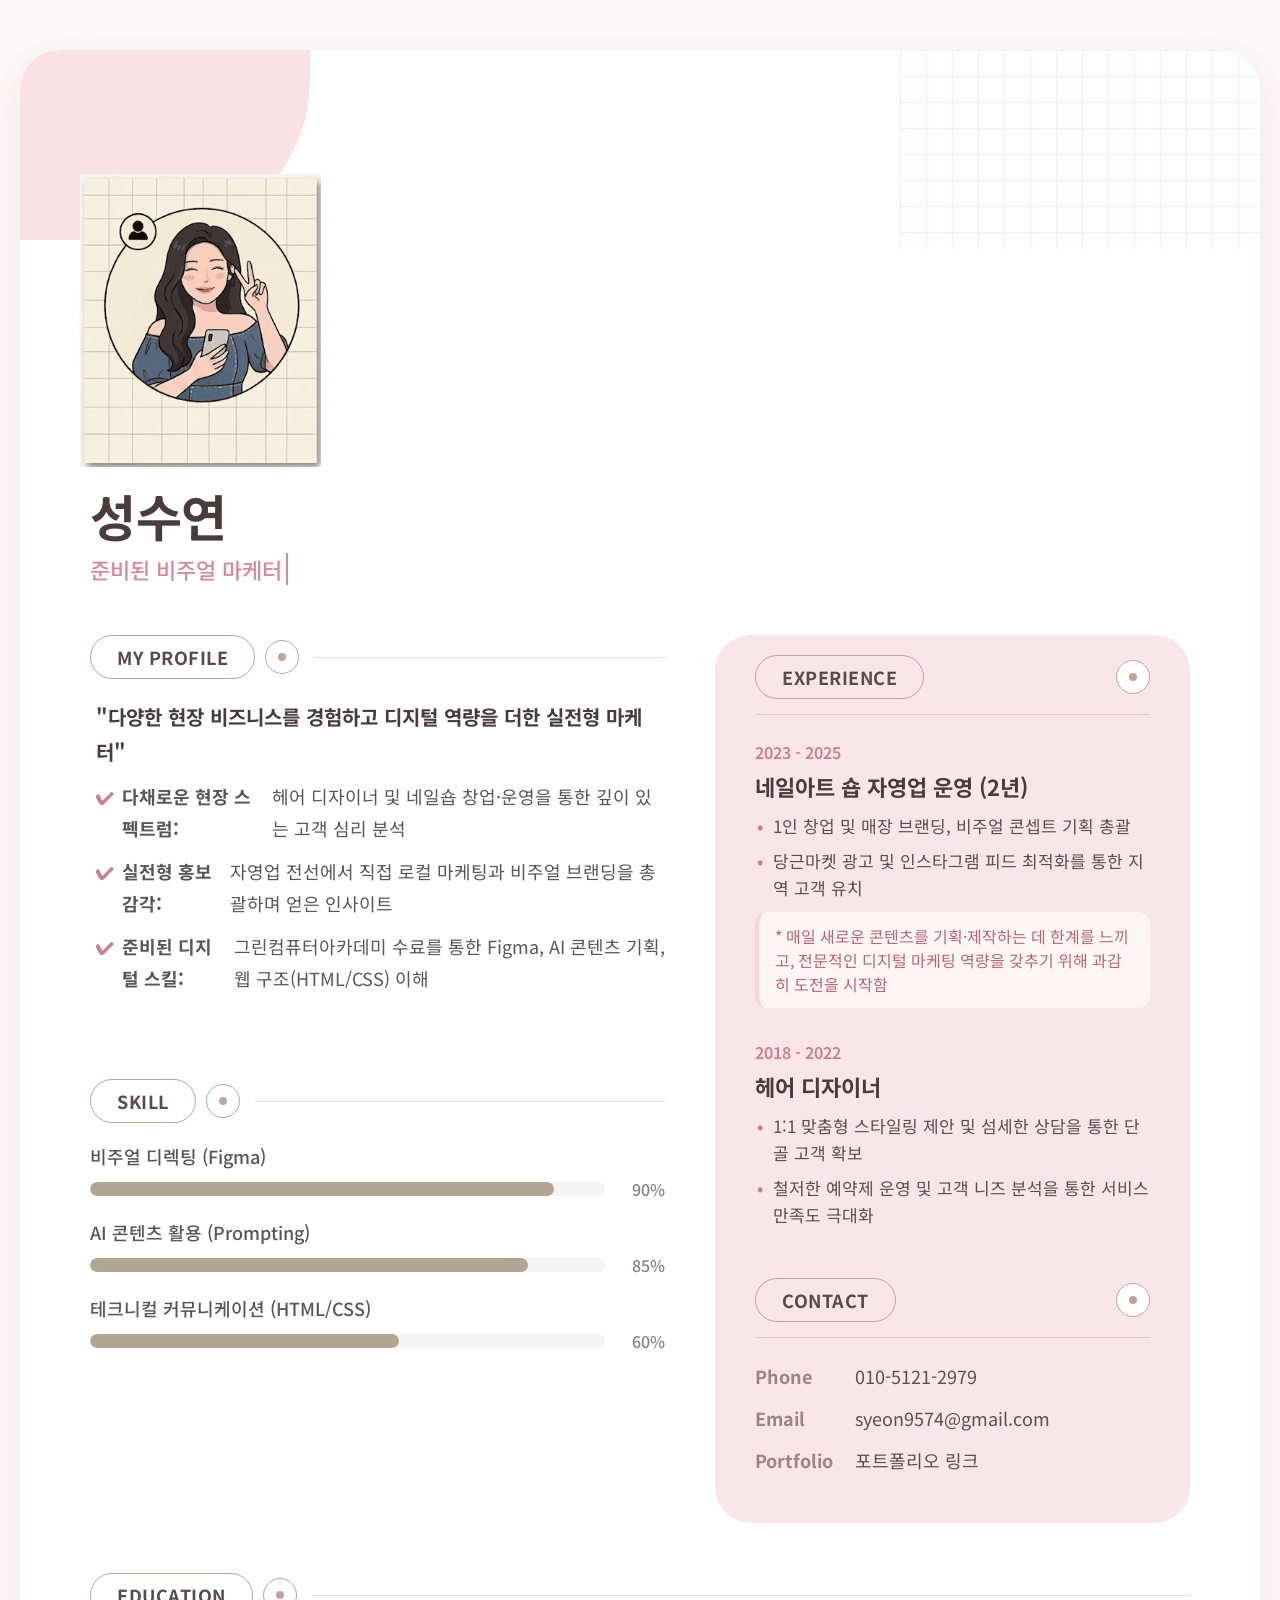
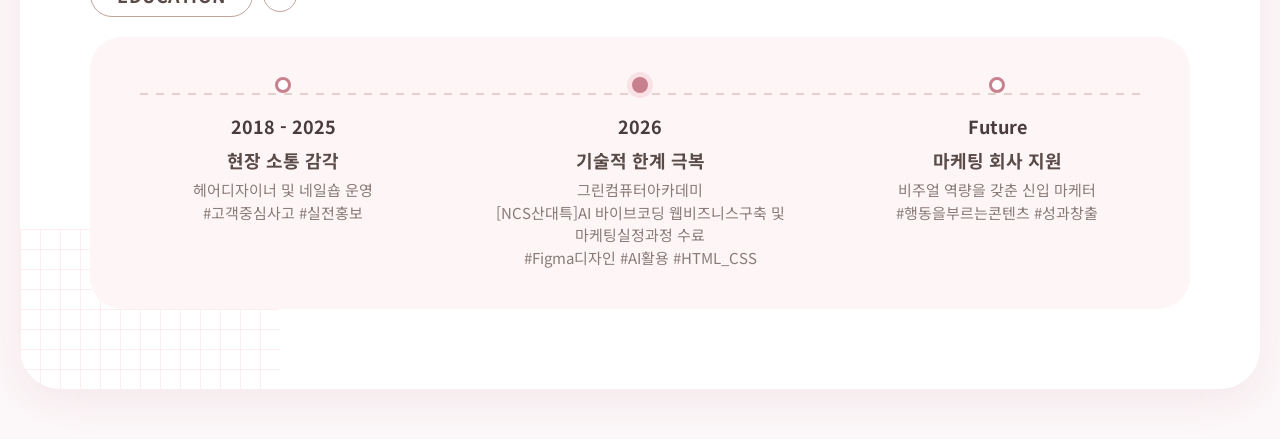
==== commit d54b24f6: "Add files via upload" ====
--- a/index.html
+++ b/index.html
@@ -184,7 +184,10 @@
                         <span class="timeline-year">2026</span>
                         <div class="timeline-text">
                             <h4>기술적 한계 극복</h4>
-                            <p>그린컴퓨터아카데미 전문 교육 수강<br>#Figma디자인 #AI활용 #HTML_CSS</p>
+                            <p>그린컴퓨터아카데미 <br>
+                                [NCS산대특]AI 바이브코딩 웹비즈니스구축 및 <br>
+                                마케팅실정과정 수료<br>
+                                #Figma디자인 #AI활용 #HTML_CSS</p>
                         </div>
                     </div>
                     <div class="timeline-node">
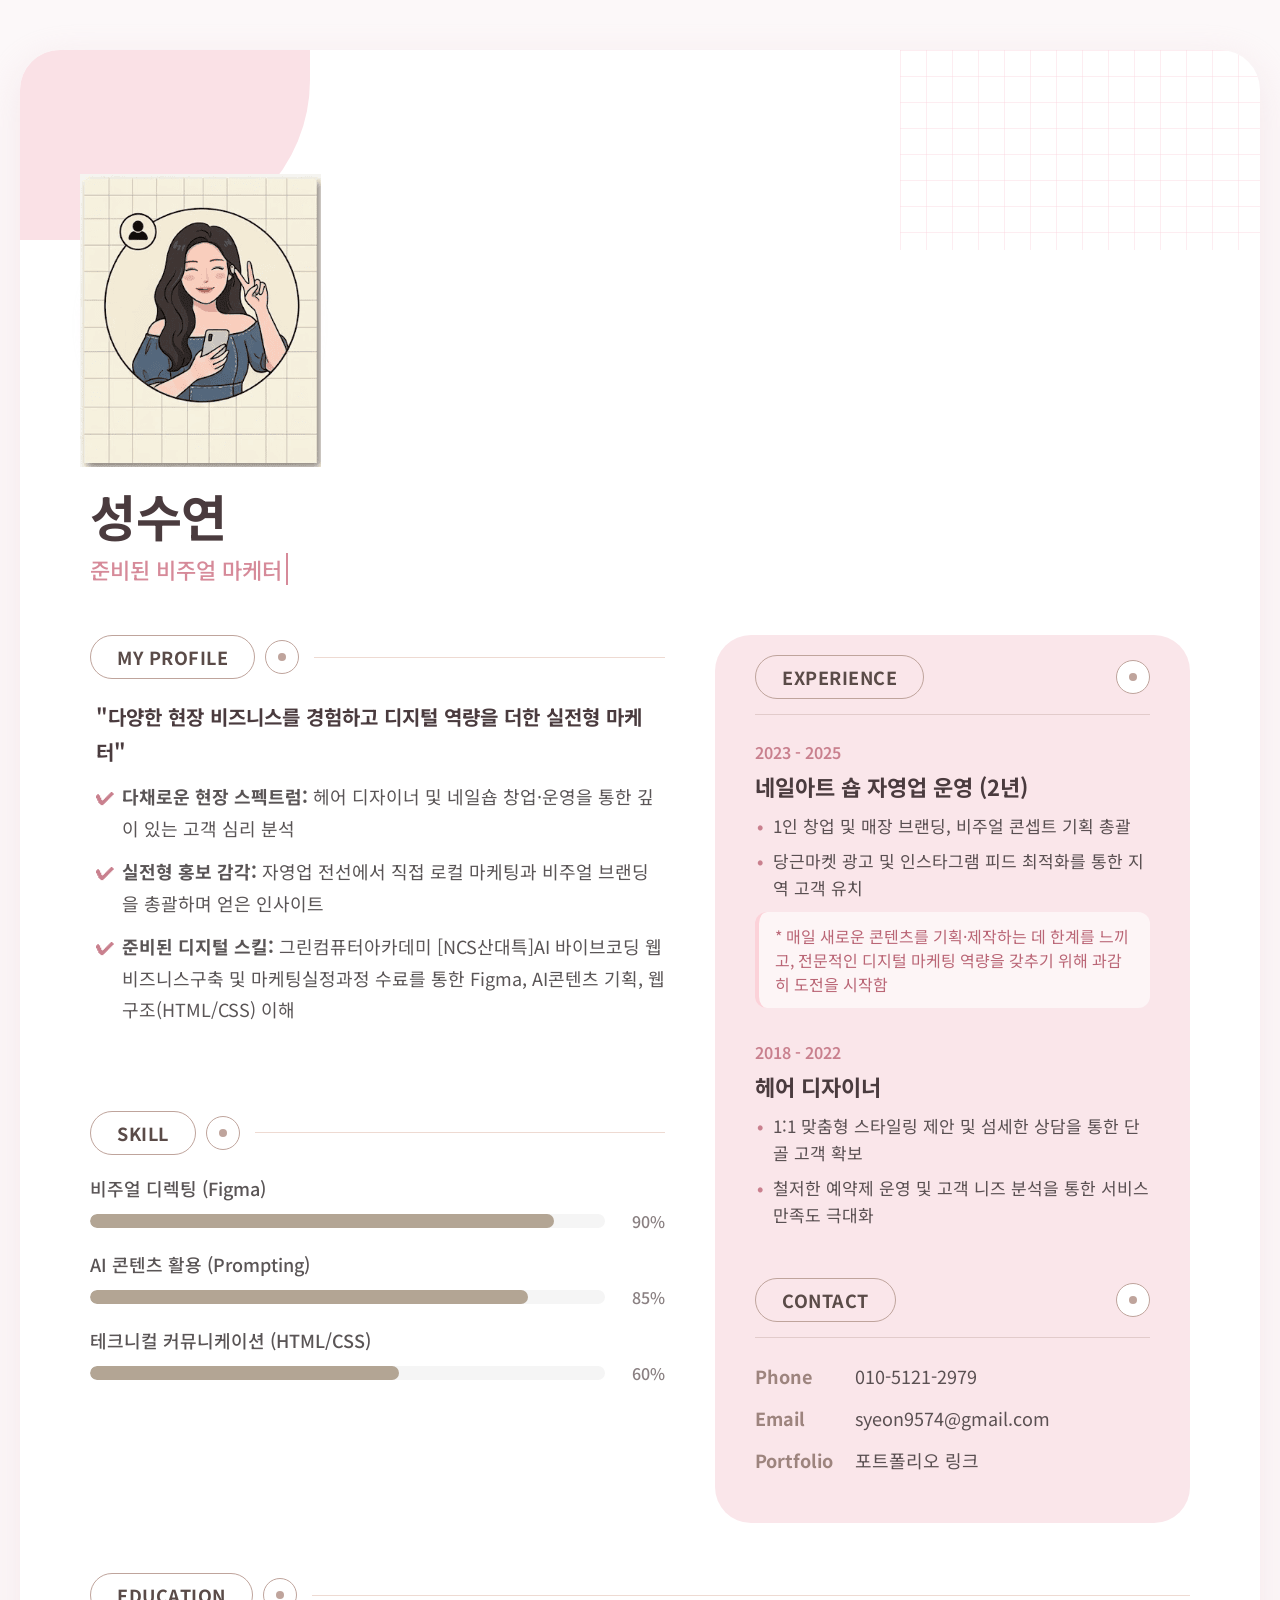
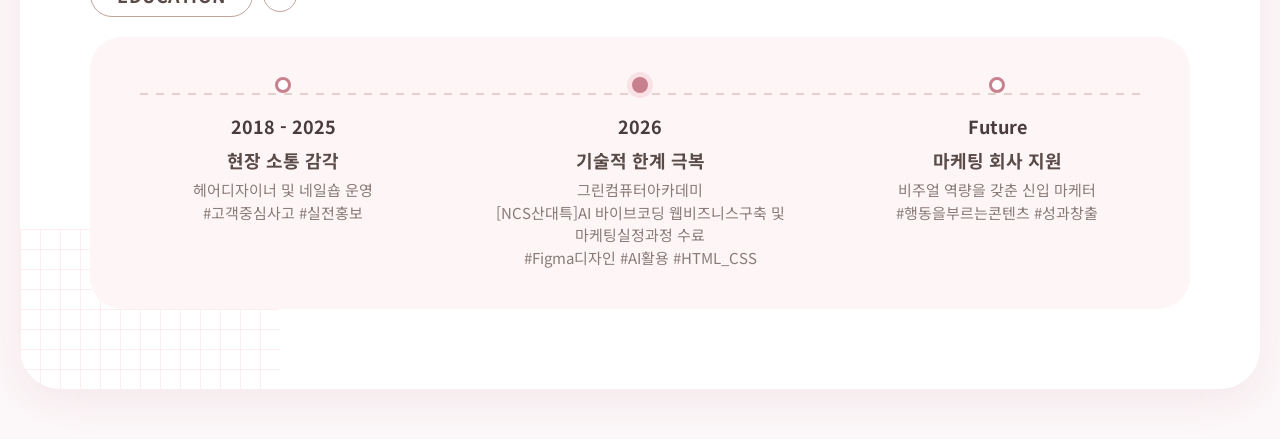
==== commit 6849df77: "Add files via upload" ====
--- a/index.html
+++ b/index.html
@@ -47,16 +47,16 @@
                             "다양한 현장 비즈니스를 경험하고 디지털 역량을 더한 실전형 마케터"
                         </p>
                         <p class="profile-point">
-                            <span class="check-icon">✔</span> <strong>다채로운 현장 스펙트럼:</strong> 헤어 디자이너 및 네일숍 창업·운영을 통한 깊이
-                            있는 고객 심리 분석
+                            <span class="check-icon">✔</span>
+                            <span><strong>다채로운 현장 스펙트럼:</strong> 헤어 디자이너 및 네일숍 창업·운영을 통한 깊이 있는 고객 심리 분석</span>
                         </p>
                         <p class="profile-point">
-                            <span class="check-icon">✔</span> <strong>실전형 홍보 감각:</strong> 자영업 전선에서 직접 로컬 마케팅과 비주얼 브랜딩을
-                            총괄하며 얻은 인사이트
+                            <span class="check-icon">✔</span>
+                            <span><strong>실전형 홍보 감각:</strong> 자영업 전선에서 직접 로컬 마케팅과 비주얼 브랜딩을 총괄하며 얻은 인사이트</span>
                         </p>
                         <p class="profile-point" style="margin-bottom: 0;">
-                            <span class="check-icon">✔</span> <strong>준비된 디지털 스킬:</strong> 그린컴퓨터아카데미 수료를 통한 Figma, AI
-                            콘텐츠 기획, 웹 구조(HTML/CSS) 이해
+                            <span class="check-icon">✔</span>
+                            <span><strong>준비된 디지털 스킬:</strong> 그린컴퓨터아카데미 [NCS산대특]AI 바이브코딩 웹비즈니스구축 및 마케팅실정과정 수료를 통한 Figma, AI콘텐츠 기획, 웹 구조(HTML/CSS) 이해</span>
                         </p>
                     </div>
                 </section>
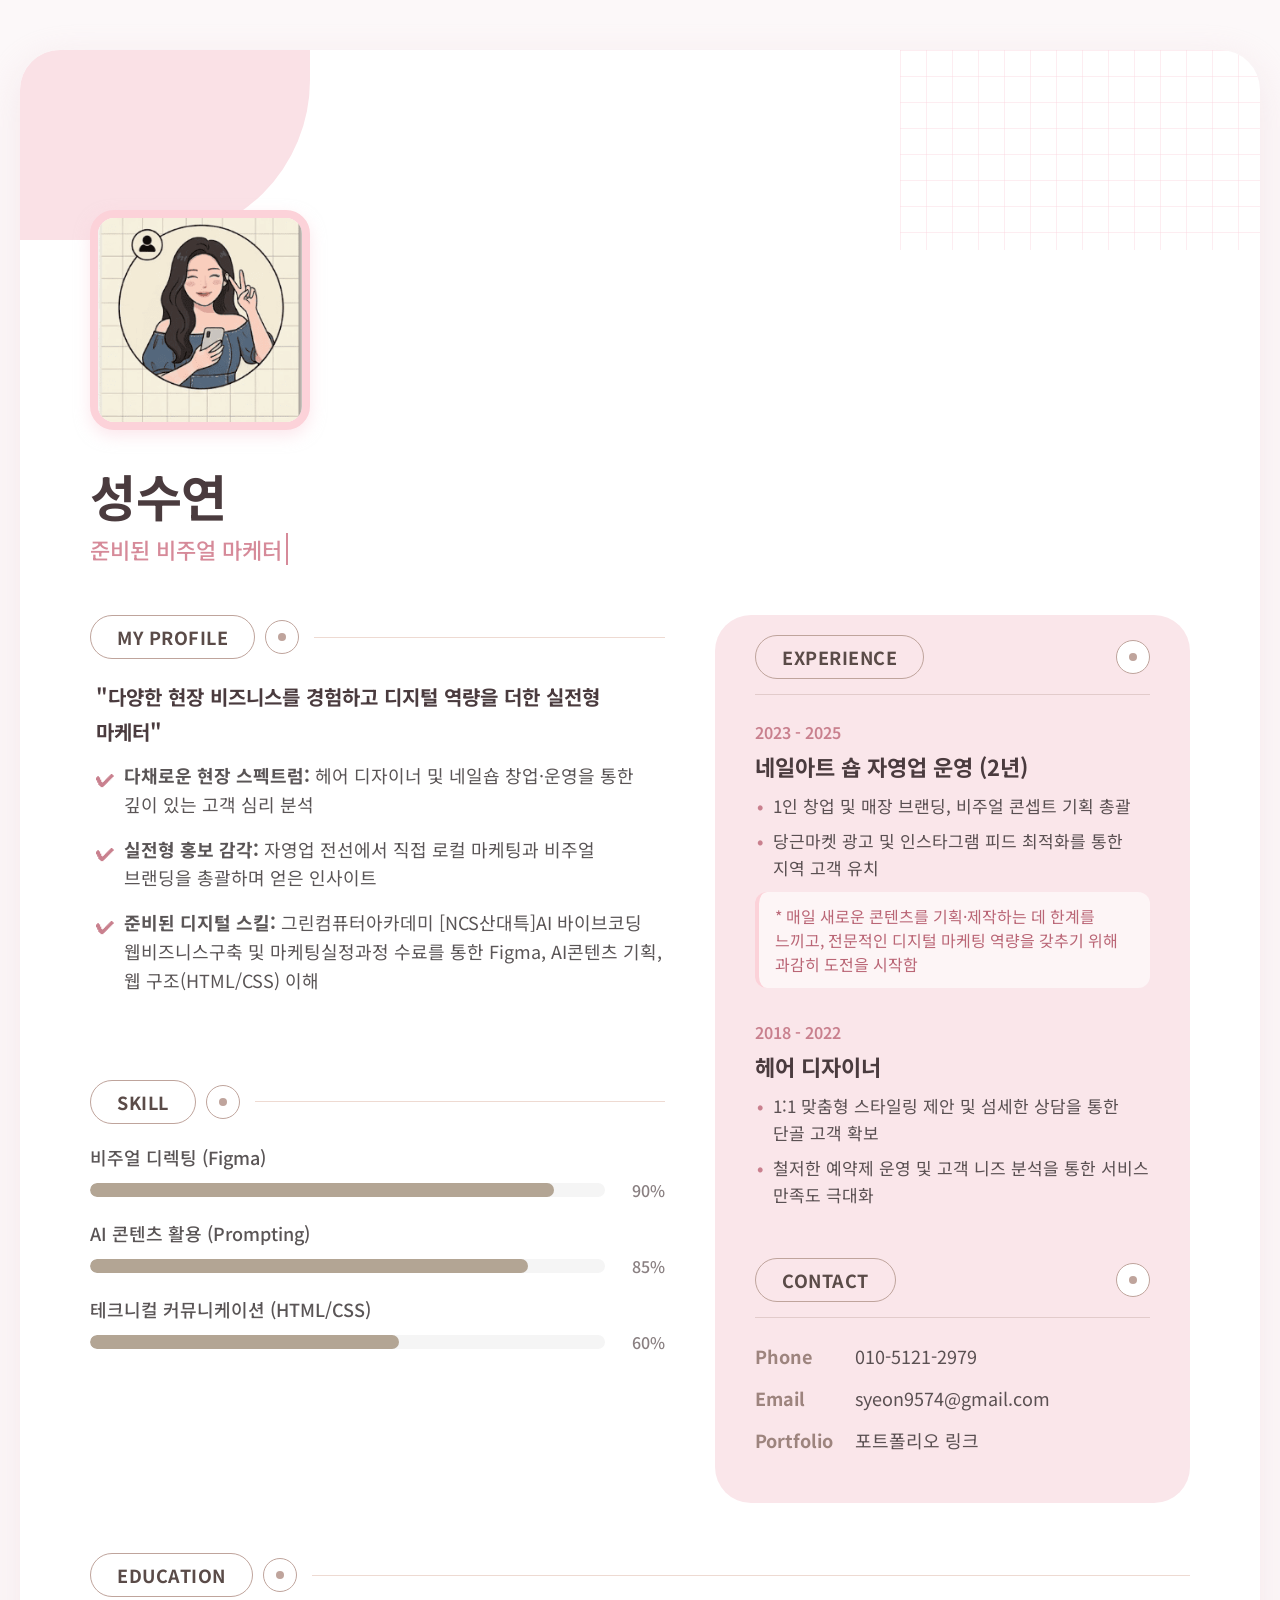
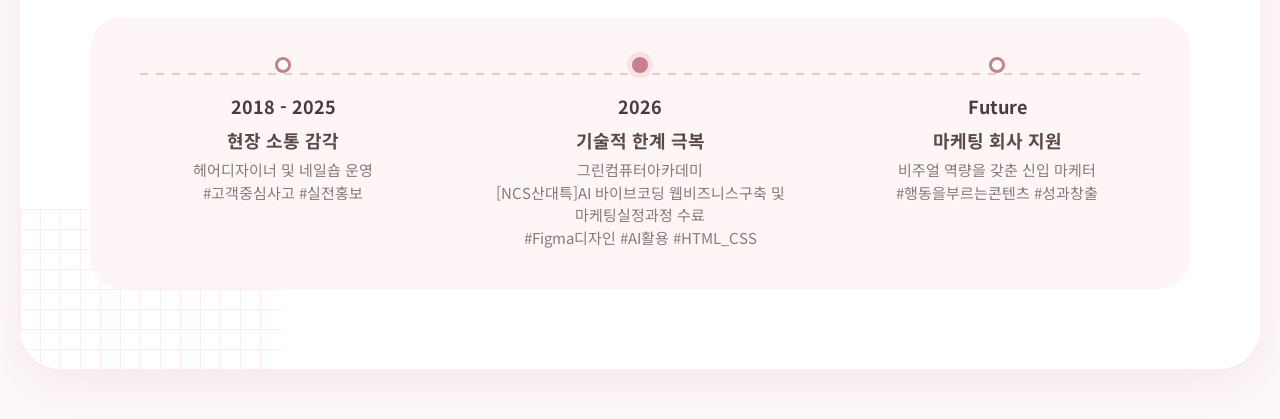
==== commit 4d9629c7: "Add files via upload" ====
--- a/index.html
+++ b/index.html
@@ -9,7 +9,7 @@
     <link rel="preconnect" href="https://fonts.gstatic.com" crossorigin>
     <link href="https://fonts.googleapis.com/css2?family=Noto+Sans+KR:wght@300;400;500;700&display=swap"
         rel="stylesheet">
-    <link rel="stylesheet" href="style.css">
+    <link rel="stylesheet" href="style.css?v=1.0.1">
 </head>
 
 <body>
--- a/style.css
+++ b/style.css
@@ -2,6 +2,7 @@
     box-sizing: border-box;
     margin: 0;
     padding: 0;
+    word-break: keep-all;
 }
 
 body {
@@ -16,7 +17,8 @@
 /* 이력서 전체 도화지 컨테이너 */
 .resume-container {
     background-color: #ffffff;
-    width: 1400px;
+    width: 100%;
+    max-width: 1400px;
     min-height: 1600px;
     padding: 80px 70px;
     border-radius: 40px;
@@ -85,17 +87,25 @@
 .profile-image-container {
     width: 220px;
     height: 220px;
-    border-radius: 50%;
+    border-radius: 24px;
     border: 8px solid #fcd2d9;
     background-color: #fff5f6;
     display: flex;
     justify-content: center;
     align-items: center;
-    margin-bottom: 55px;
+    margin-bottom: 35px;
     box-shadow: 0 6px 15px rgba(250, 210, 220, 0.5);
     font-size: 17px;
     color: #cb8592;
     font-weight: 500;
+    overflow: hidden;
+}
+
+.profile-image-container img {
+    width: 100%;
+    height: 100%;
+    object-fit: cover;
+    display: block;
 }
 
 .name-title h1 {
@@ -434,18 +444,24 @@
 /* --- MY PROFILE 포인트 형태 스타일 추가 --- */
 .profile-point {
     font-size: 18px;
-    line-height: 1.7;
+    line-height: 1.75;
     color: #5a5556;
-    margin-bottom: 12px;
+    margin-bottom: 16px;
     display: flex;
     align-items: flex-start;
-    gap: 8px;
+    gap: 10px;
+}
+
+.profile-point span:not(.check-icon) {
+    flex: 1;
+    line-height: 1.6;
 }
 
 .check-icon {
     color: #c9808e;
     font-weight: bold;
     flex-shrink: 0;
+    margin-top: 2px;
 }
 
 /* ===================================================
@@ -556,4 +572,220 @@
     background-color: #ba6676;
     border-color: #ba6676;
     box-shadow: 0 0 0 6px rgba(250, 225, 230, 0.8);
+}
+
+/* ===================================================
+   반응형 (모바일/태블릿) 스타일: 텍스트 및 레이아웃 밀림 방지
+   =================================================== */
+@media screen and (max-width: 1024px) {
+    body {
+        padding: 20px;
+    }
+
+    .resume-container {
+        padding: 40px 30px;
+        min-height: auto;
+    }
+
+    .resume-body {
+        flex-direction: column;
+        gap: 40px;
+    }
+
+    .left-column,
+    .right-column,
+    .left-header {
+        width: 100%;
+    }
+
+    .left-header {
+        padding-top: 40px;
+    }
+
+    .profile-image-container {
+        margin-bottom: 25px;
+    }
+
+    .right-column {
+        padding: 30px;
+    }
+
+    .timeline-axis {
+        display: none;
+    }
+
+    .timeline-nodes {
+        flex-direction: column;
+        gap: 30px;
+        position: relative;
+        padding-left: 20px;
+    }
+
+    .timeline-node {
+        width: 100%;
+        flex-direction: row;
+        text-align: left;
+        align-items: flex-start;
+        gap: 20px;
+        position: relative;
+        background-color: transparent;
+    }
+
+    .timeline-dot {
+        margin-bottom: 0;
+        margin-top: 5px;
+        flex-shrink: 0;
+        z-index: 2;
+        /* 선 위에 오도록 설정 */
+        position: relative;
+        /* 가상 연결선의 기준점 */
+    }
+
+    /* 모바일 세로 점선 타임라인 축 추가 (닷에서 수직 하강 방식) */
+    .timeline-dot::after {
+        content: '';
+        position: absolute;
+        top: 16px;
+        /* 닷의 최하단 바로 밑에서 시작하여 겹침 방지 */
+        left: 7px;
+        /* 16px 닷의 완벽한 중앙(8px)에 매칭 */
+        box-sizing: content-box;
+        /* border-box로 인한 보더 붕괴 방지 */
+        width: 0;
+        height: 120px;
+        /* 다음 닷까지 충분히 도달하는 수직 길이 */
+        border-left: 2px dashed #e5cfcc;
+        z-index: 1;
+        /* 양수 z-index로 부모 배경색 위에 정상 노출 */
+        display: block;
+    }
+
+    .timeline-node:last-child .timeline-dot::after {
+        display: none;
+        /* 마지막 노드 닷에는 하강 점선 생략 */
+    }
+}
+
+@media screen and (max-width: 768px) {
+    body {
+        padding: 10px;
+    }
+
+    .resume-container {
+        padding: 35px 20px;
+        border-radius: 24px;
+    }
+
+    .profile-image-container {
+        width: 180px;
+        height: 180px;
+        margin-bottom: 25px;
+    }
+
+    .name-title h1 {
+        font-size: 36px;
+    }
+
+    .name-title p {
+        font-size: 18px;
+    }
+
+    /* 모바일에서 타이핑 애니메이션 텍스트 크기에 맞게 너비 조절 */
+    .typing-effect {
+        animation: typingMobile 2s steps(13) forwards, blink 0.6s step-end infinite;
+    }
+
+    .section-label {
+        font-size: 16px;
+        padding: 6px 20px;
+    }
+
+    .section-content p,
+    .profile-point,
+    .skill-name,
+    .exp-details li,
+    .contact-row {
+        font-size: 15px;
+    }
+
+    .exp-title {
+        font-size: 19px;
+    }
+
+    .skill-bar-wrapper {
+        gap: 10px;
+    }
+
+    .timeline-year {
+        font-size: 16px;
+    }
+
+    .timeline-text h4 {
+        font-size: 16px;
+    }
+
+    .timeline-text p {
+        font-size: 14px;
+    }
+}
+
+/* 초소형 모바일 기기(iPhone SE 등) 최적화 */
+@media screen and (max-width: 480px) {
+    .resume-container {
+        padding: 25px 15px;
+    }
+
+    .profile-image-container {
+        width: 140px;
+        height: 140px;
+        border-width: 6px;
+    }
+
+    .name-title h1 {
+        font-size: 30px;
+    }
+
+    .name-title p {
+        font-size: 16px;
+    }
+
+    .typing-effect {
+        animation: typingSE 2s steps(13) forwards, blink 0.6s step-end infinite;
+    }
+
+    .right-column {
+        padding: 20px 15px;
+    }
+
+    .timeline-box {
+        padding: 20px;
+    }
+
+    .timeline-nodes {
+        padding-left: 10px;
+    }
+}
+
+@keyframes typingMobile {
+    from {
+        width: 0;
+    }
+
+    to {
+        width: 162px;
+    }
+
+    /* 모바일 글자폭에 맞춤 */
+}
+
+@keyframes typingSE {
+    from {
+        width: 0;
+    }
+
+    to {
+        width: 144px;
+    }
+
+    /* 초소형 기기 글자폭에 맞춤 */
 }
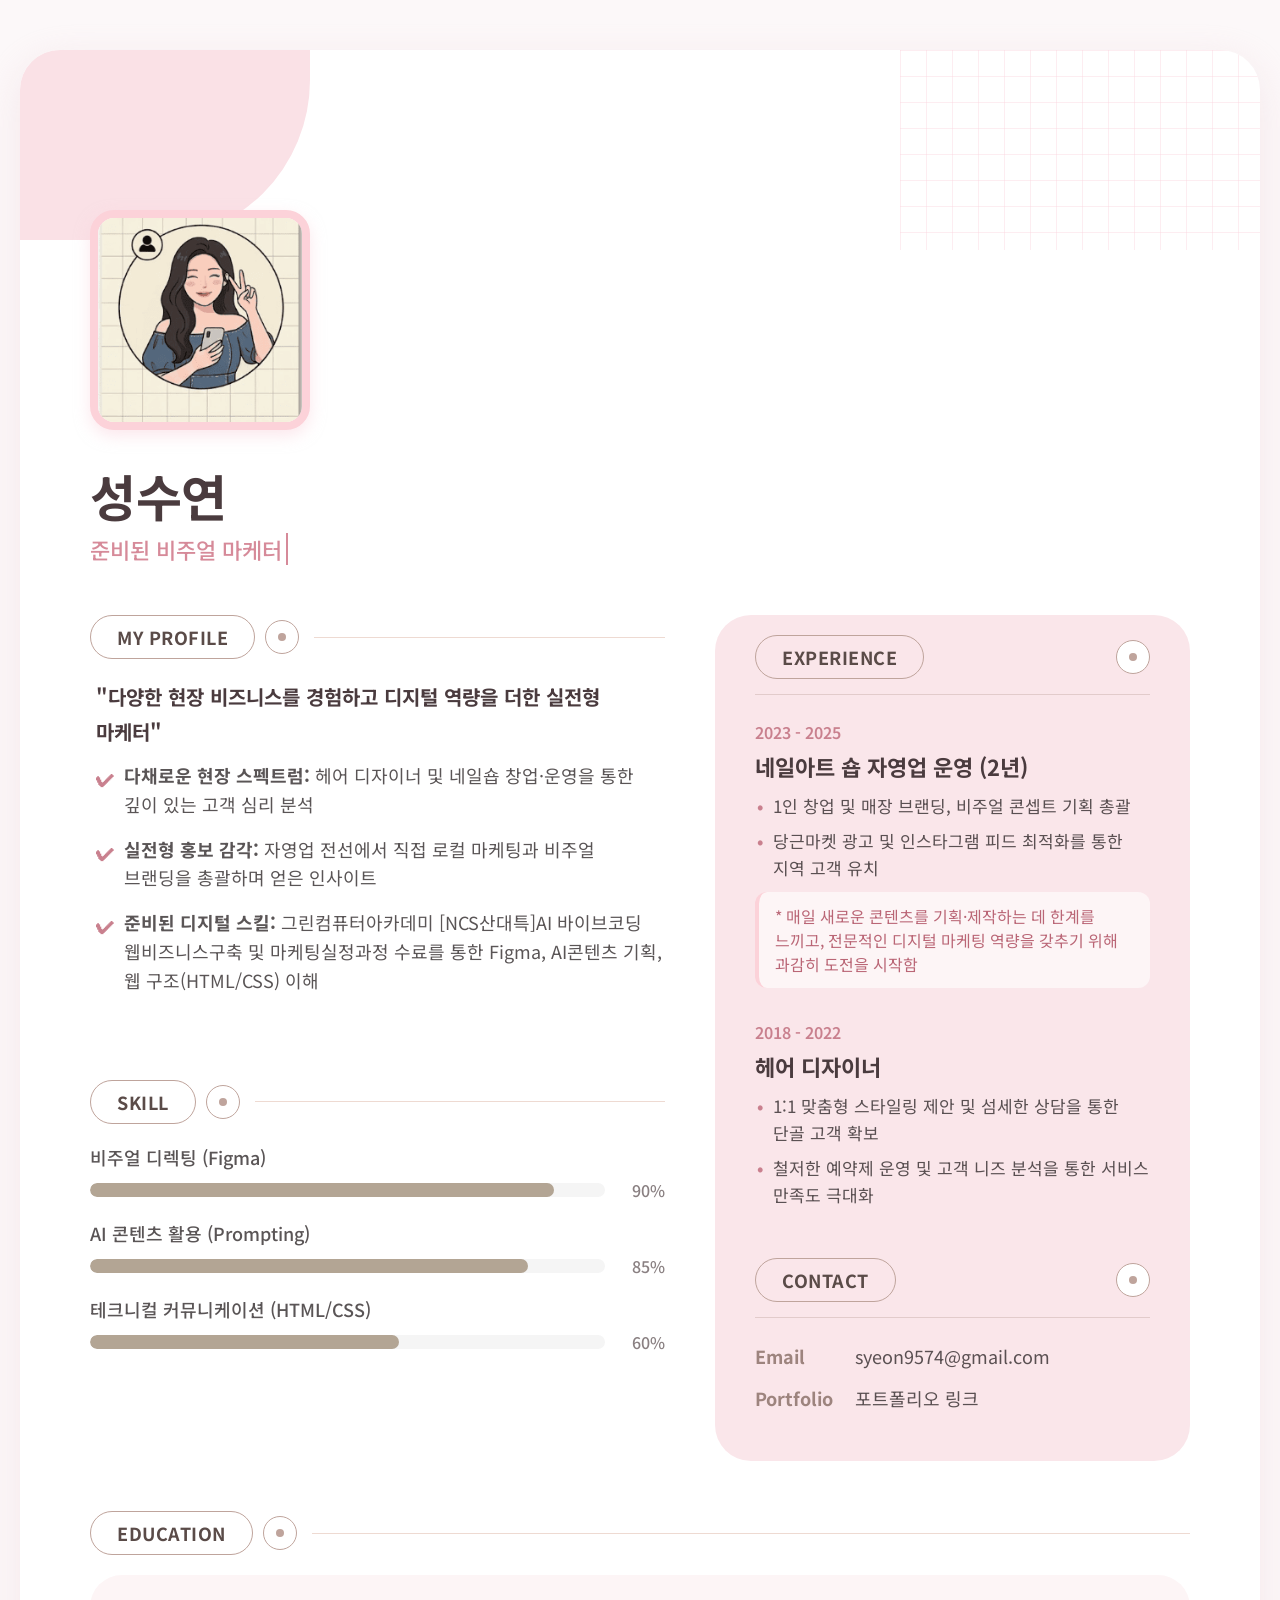
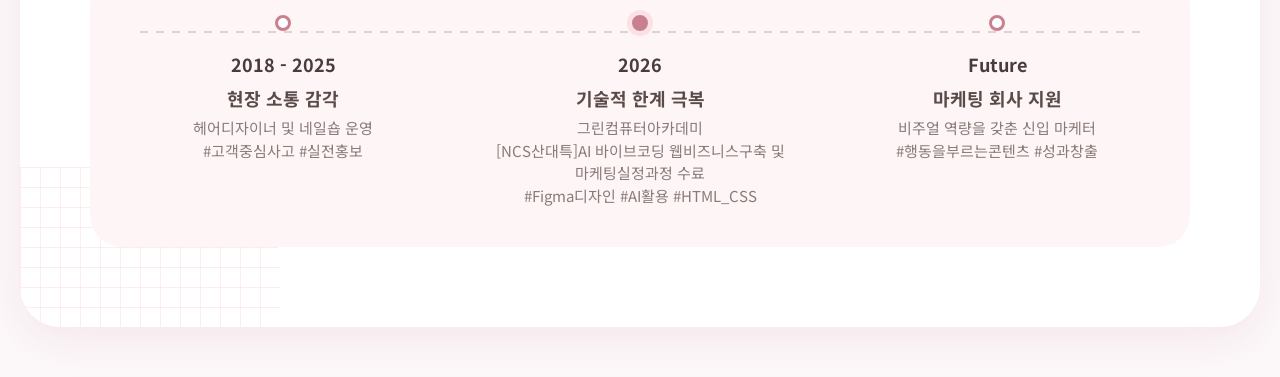
==== commit 1132fd30: "Add files via upload" ====
--- a/index.html
+++ b/index.html
@@ -142,10 +142,6 @@
                     </div>
                     <div class="contact-list">
                         <div class="contact-row">
-                            <span class="contact-type">Phone</span>
-                            <span>010-5121-2979</span>
-                        </div>
-                        <div class="contact-row">
                             <span class="contact-type">Email</span>
                             <span>syeon9574@gmail.com</span>
                         </div>
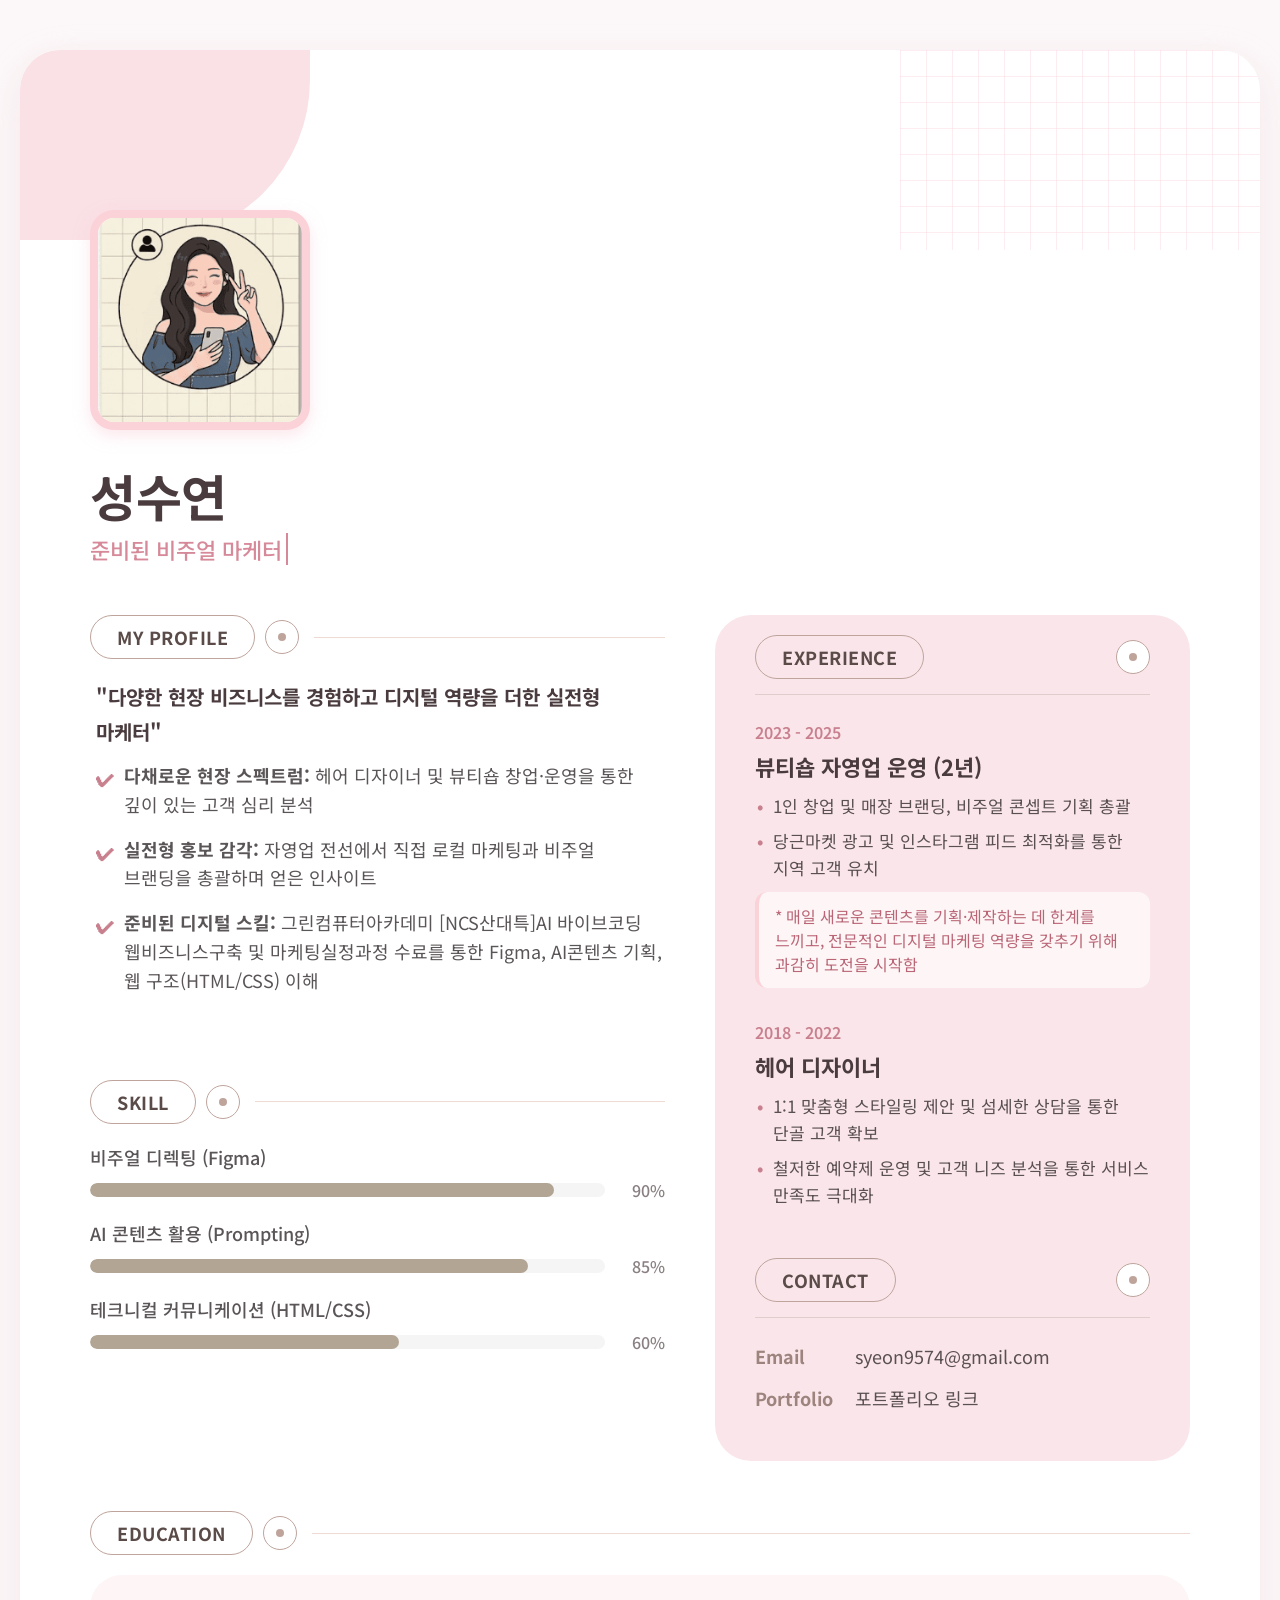
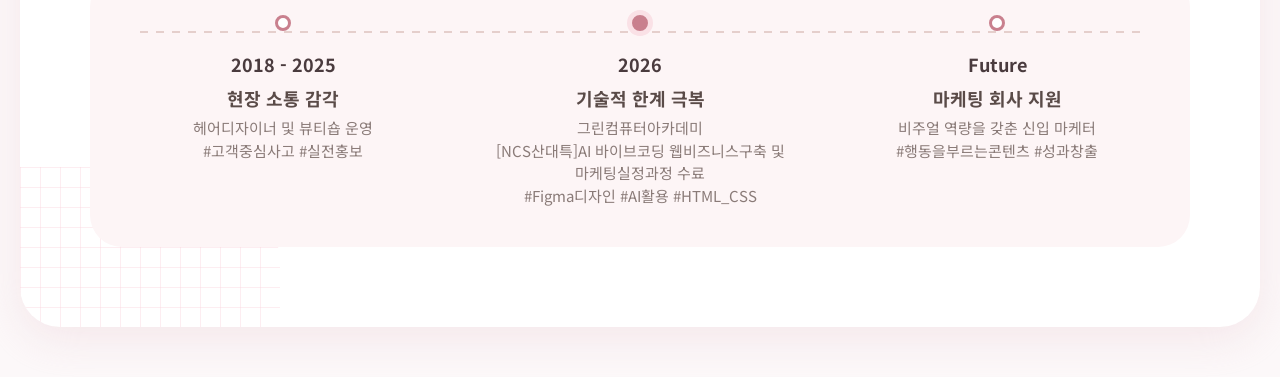
==== commit ee58da0f: "Add files via upload" ====
--- a/index.html
+++ b/index.html
@@ -48,7 +48,7 @@
                         </p>
                         <p class="profile-point">
                             <span class="check-icon">✔</span>
-                            <span><strong>다채로운 현장 스펙트럼:</strong> 헤어 디자이너 및 네일숍 창업·운영을 통한 깊이 있는 고객 심리 분석</span>
+                            <span><strong>다채로운 현장 스펙트럼:</strong> 헤어 디자이너 및 뷰티숍 창업·운영을 통한 깊이 있는 고객 심리 분석</span>
                         </p>
                         <p class="profile-point">
                             <span class="check-icon">✔</span>
@@ -56,7 +56,8 @@
                         </p>
                         <p class="profile-point" style="margin-bottom: 0;">
                             <span class="check-icon">✔</span>
-                            <span><strong>준비된 디지털 스킬:</strong> 그린컴퓨터아카데미 [NCS산대특]AI 바이브코딩 웹비즈니스구축 및 마케팅실정과정 수료를 통한 Figma, AI콘텐츠 기획, 웹 구조(HTML/CSS) 이해</span>
+                            <span><strong>준비된 디지털 스킬:</strong> 그린컴퓨터아카데미 [NCS산대특]AI 바이브코딩 웹비즈니스구축 및 마케팅실정과정 수료를 통한
+                                Figma, AI콘텐츠 기획, 웹 구조(HTML/CSS) 이해</span>
                         </p>
                     </div>
                 </section>
@@ -113,7 +114,7 @@
                     <div class="exp-list">
                         <div class="exp-item">
                             <span class="exp-period">2023 - 2025</span>
-                            <h3 class="exp-title">네일아트 숍 자영업 운영 (2년)</h3>
+                            <h3 class="exp-title">뷰티숍 자영업 운영 (2년)</h3>
                             <ul class="exp-details">
                                 <li>1인 창업 및 매장 브랜딩, 비주얼 콘셉트 기획 총괄</li>
                                 <li>당근마켓 광고 및 인스타그램 피드 최적화를 통한 지역 고객 유치</li>
@@ -172,7 +173,7 @@
                         <span class="timeline-year">2018 - 2025</span>
                         <div class="timeline-text">
                             <h4>현장 소통 감각</h4>
-                            <p>헤어디자이너 및 네일숍 운영<br>#고객중심사고 #실전홍보</p>
+                            <p>헤어디자이너 및 뷰티숍 운영<br>#고객중심사고 #실전홍보</p>
                         </div>
                     </div>
                     <div class="timeline-node active">
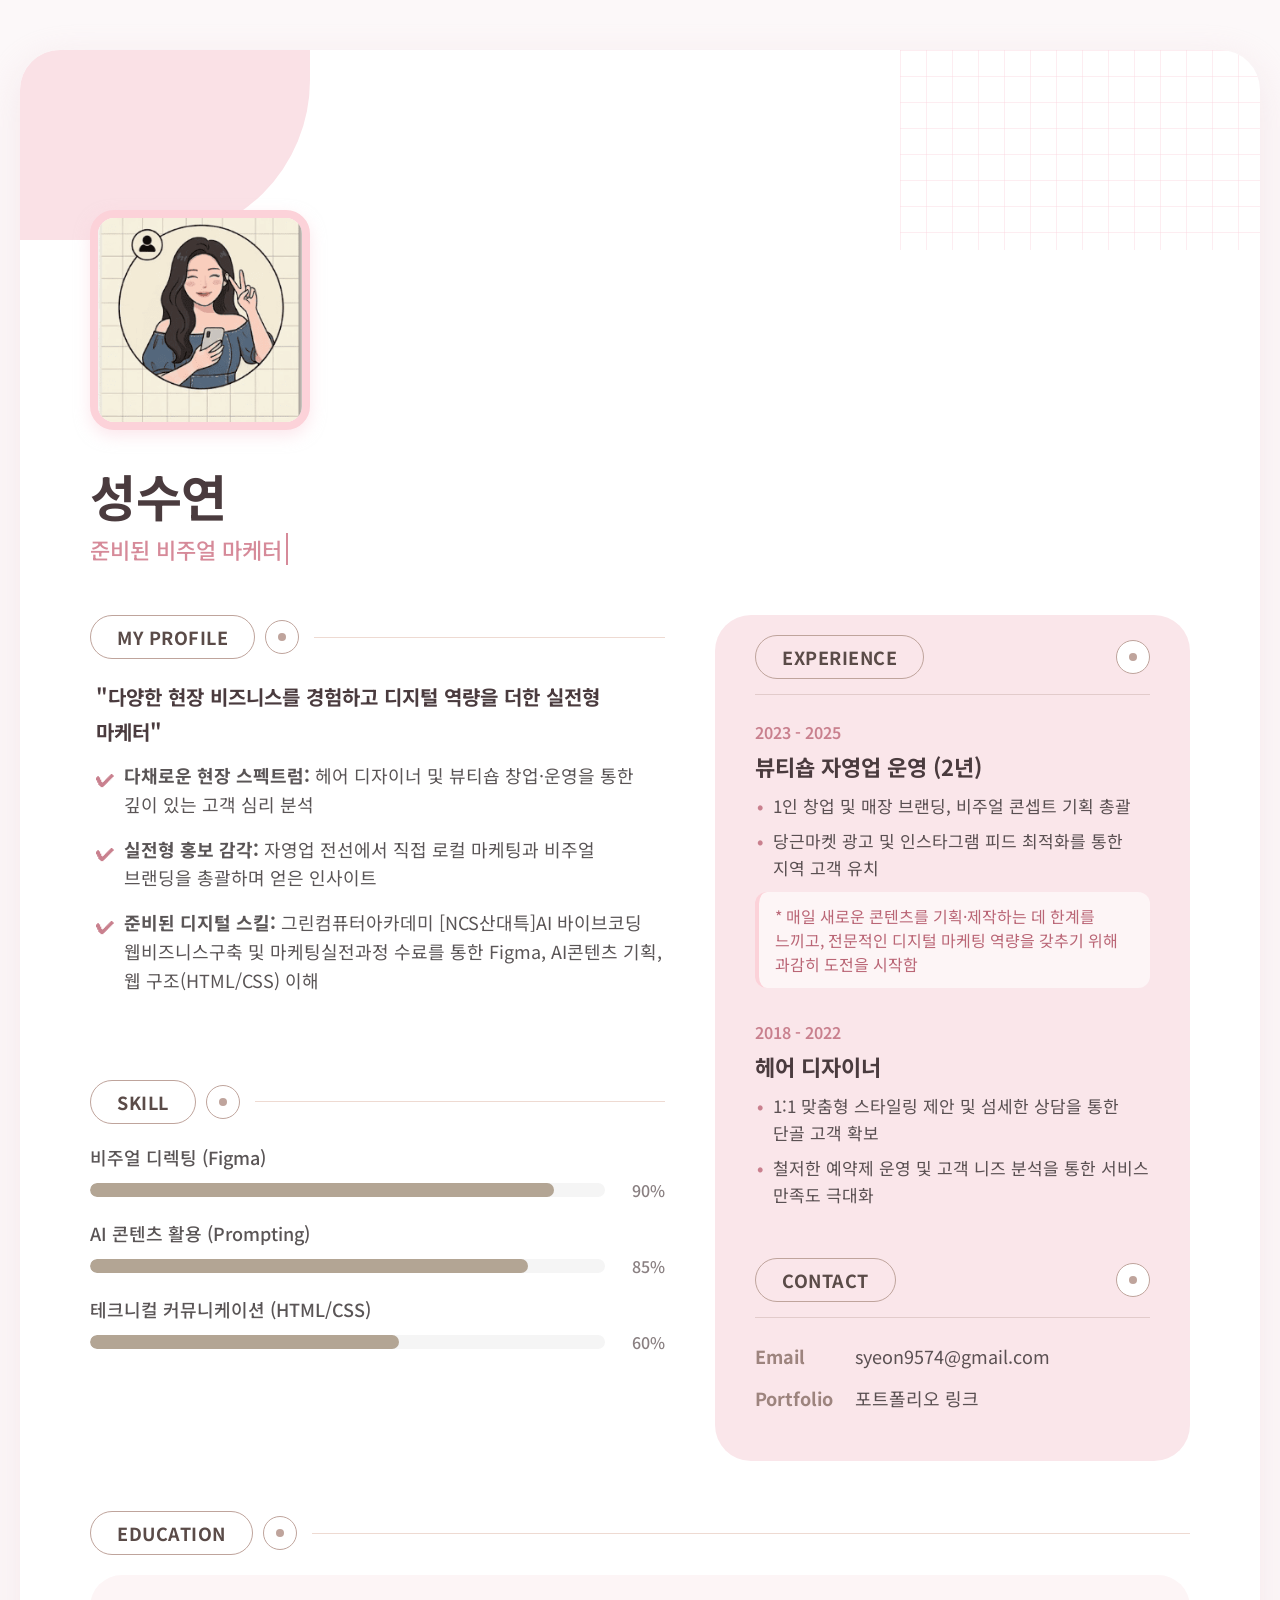
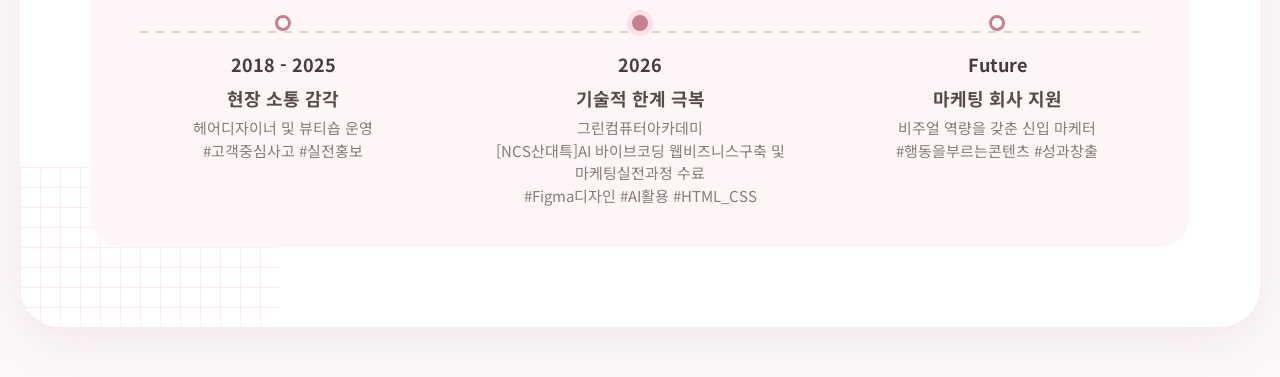
==== commit 0fa4f022: "Add files via upload" ====
--- a/index.html
+++ b/index.html
@@ -56,7 +56,7 @@
                         </p>
                         <p class="profile-point" style="margin-bottom: 0;">
                             <span class="check-icon">✔</span>
-                            <span><strong>준비된 디지털 스킬:</strong> 그린컴퓨터아카데미 [NCS산대특]AI 바이브코딩 웹비즈니스구축 및 마케팅실정과정 수료를 통한
+                            <span><strong>준비된 디지털 스킬:</strong> 그린컴퓨터아카데미 [NCS산대특]AI 바이브코딩 웹비즈니스구축 및 마케팅실전과정 수료를 통한
                                 Figma, AI콘텐츠 기획, 웹 구조(HTML/CSS) 이해</span>
                         </p>
                     </div>
@@ -183,7 +183,7 @@
                             <h4>기술적 한계 극복</h4>
                             <p>그린컴퓨터아카데미 <br>
                                 [NCS산대특]AI 바이브코딩 웹비즈니스구축 및 <br>
-                                마케팅실정과정 수료<br>
+                                마케팅실전과정 수료<br>
                                 #Figma디자인 #AI활용 #HTML_CSS</p>
                         </div>
                     </div>
